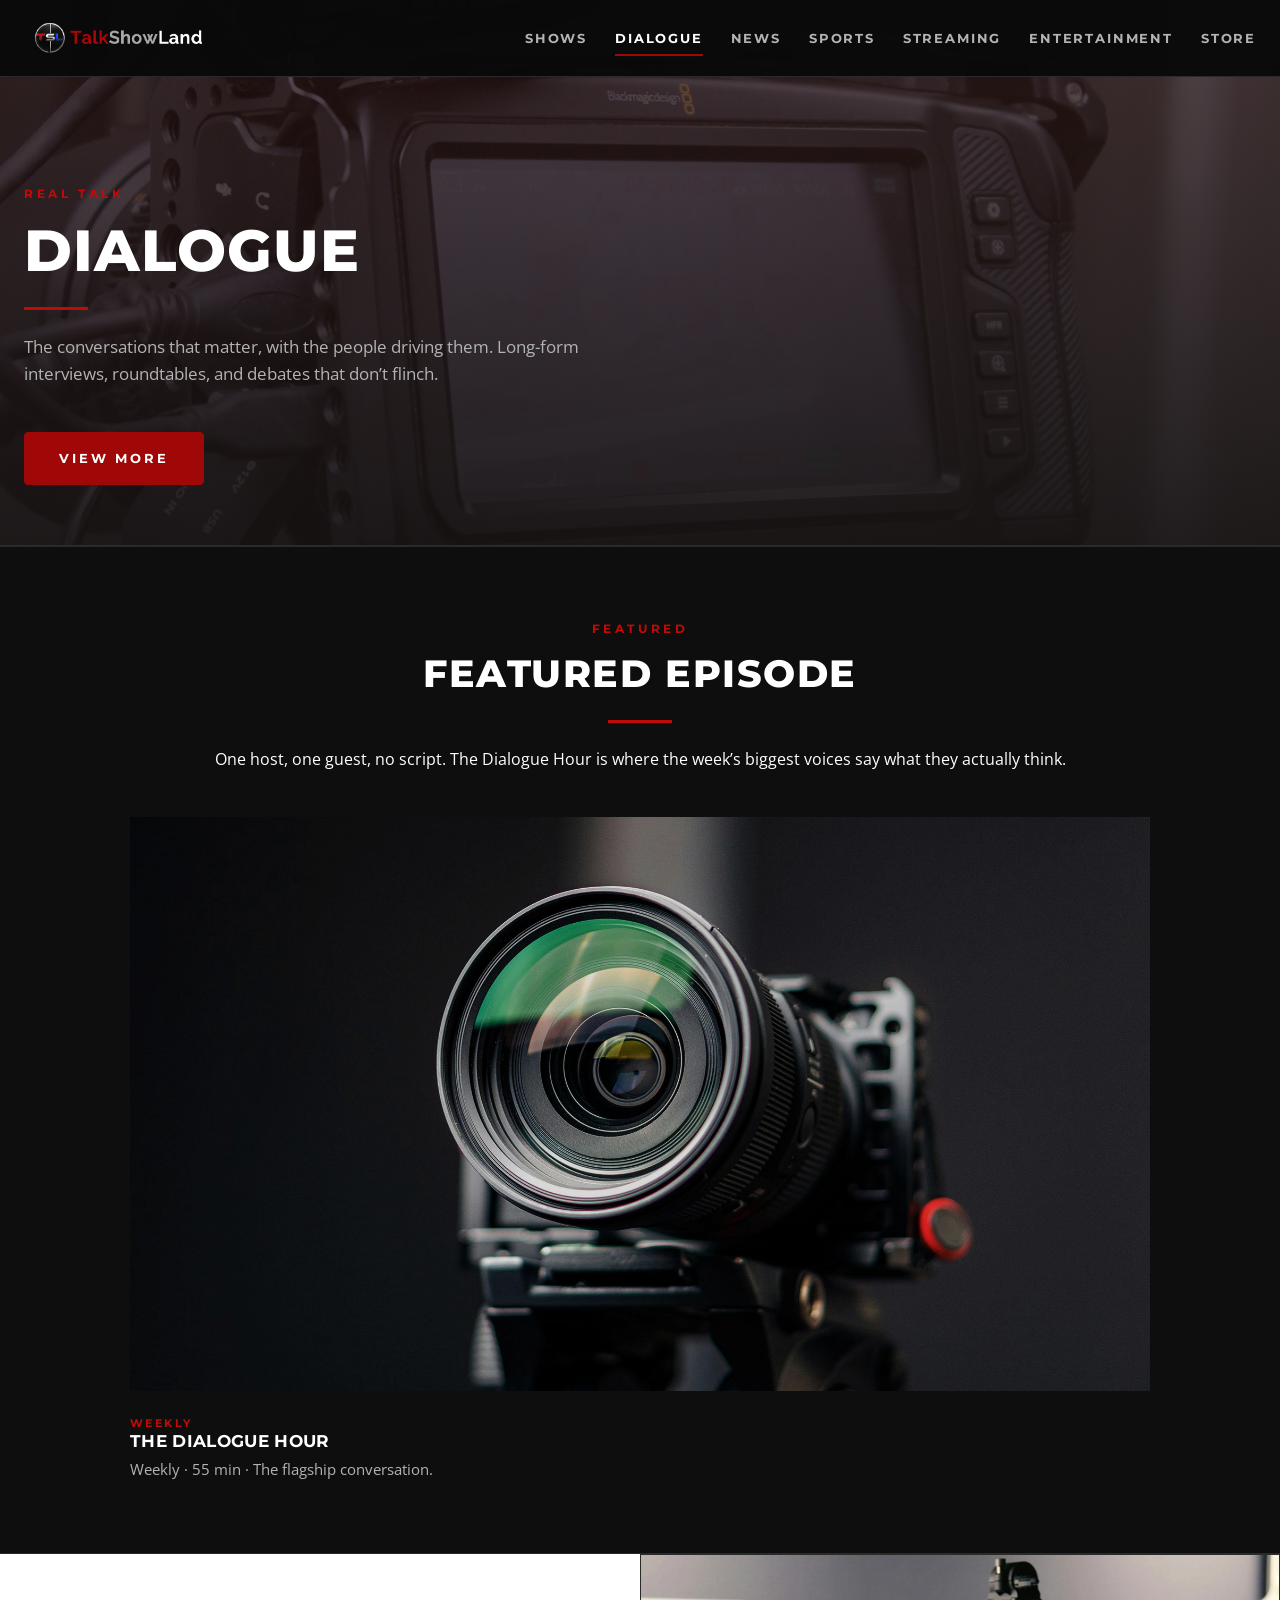
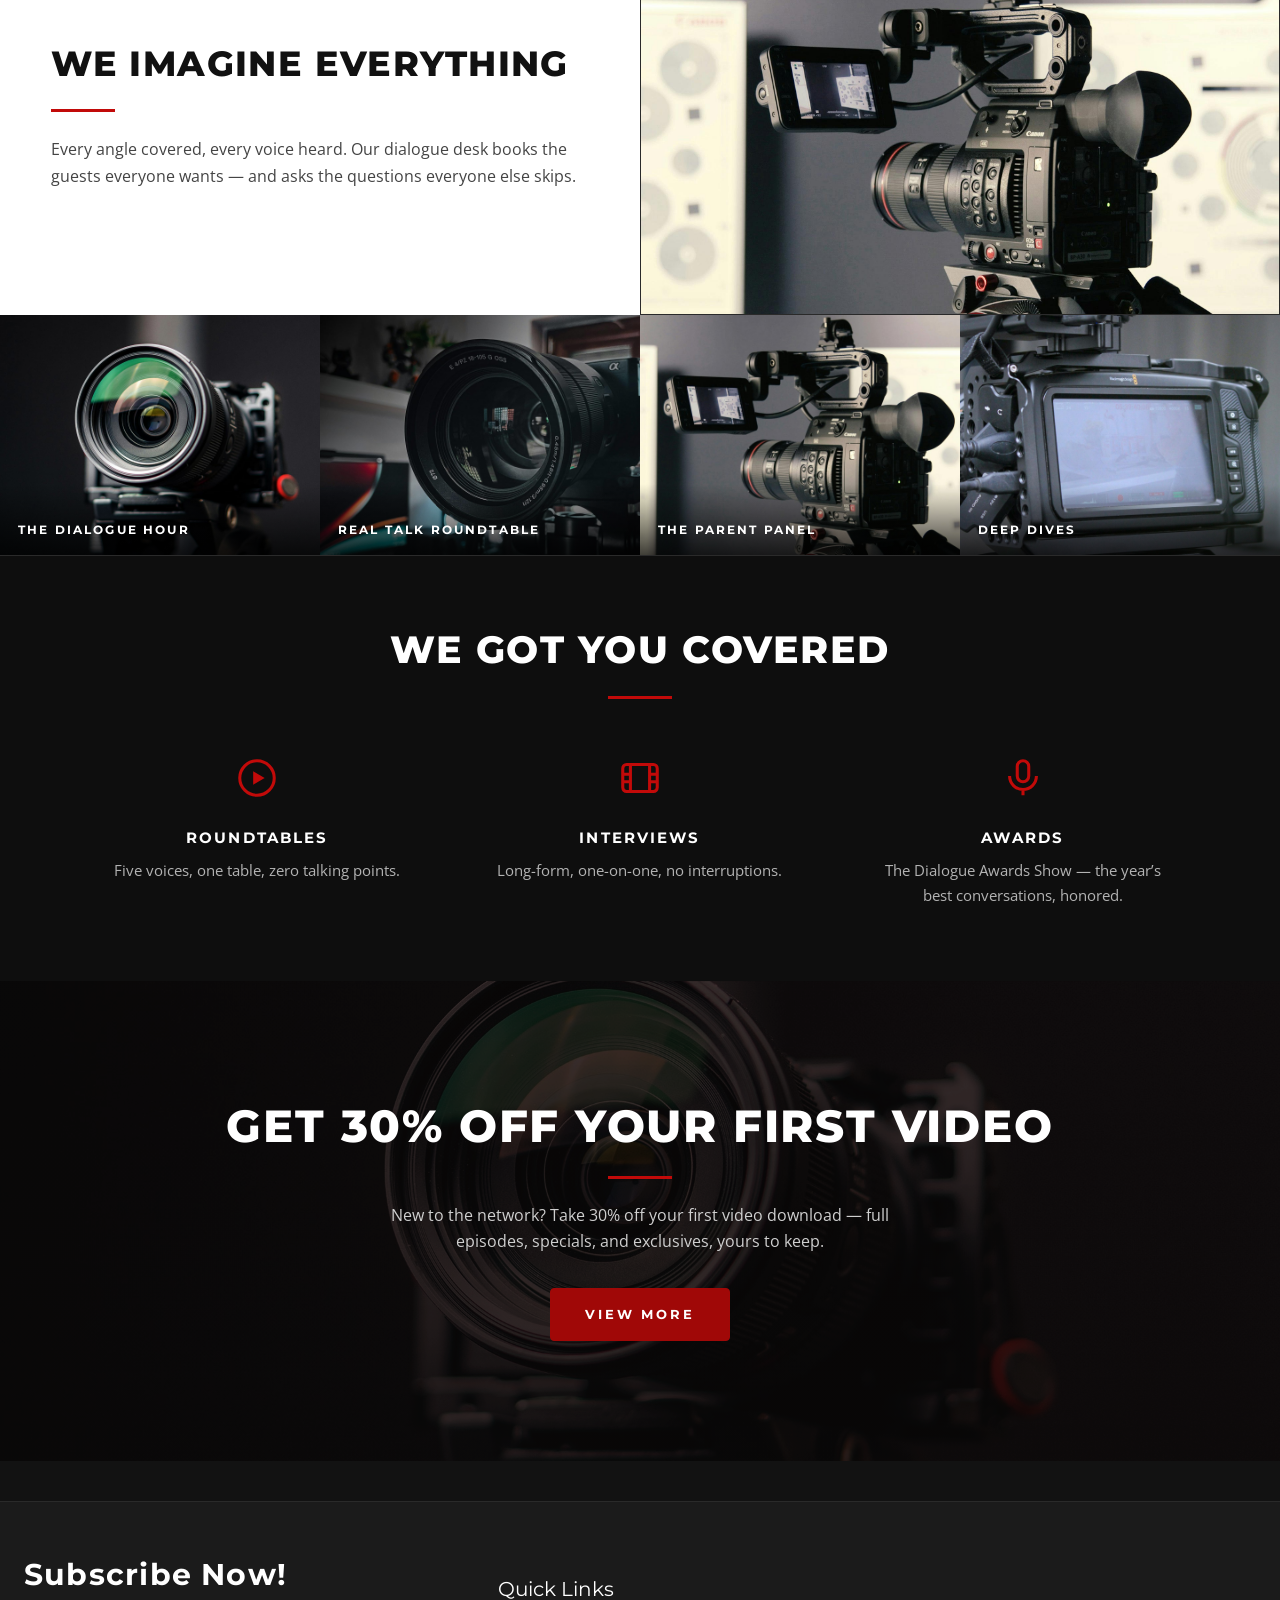
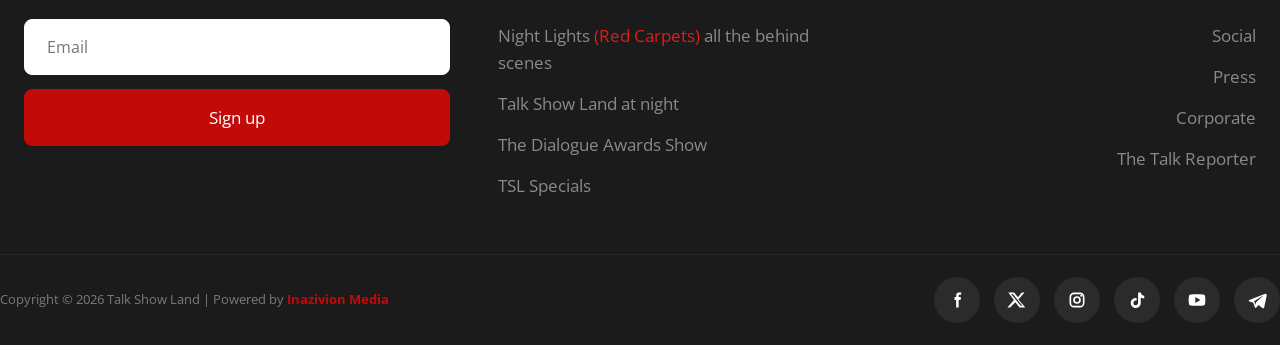
==== dialogue.html @ cb14966a "v3: dialogue.html (video player hero bottom padding)" ====
<!DOCTYPE html>
<html lang="en">
<head>
<meta charset="utf-8">
<meta name="viewport" content="width=device-width, initial-scale=1">
<title>Dialogue | Talk Show Land</title>
<meta name="description" content="Long-form conversations on Talk Show Land — The Dialogue Hour, Real Talk Roundtable, and the annual Dialogue Awards Show.">
<meta property="og:type" content="website">
<meta property="og:site_name" content="Talk Show Land">
<meta property="og:title" content="Dialogue | Talk Show Land">
<meta property="og:description" content="Long-form conversations with people who have something to say.">
<meta property="og:url" content="https://inavizionmedia.github.io/TalkshowLand-Remake/dialogue.html">
<meta property="og:image" content="https://inavizionmedia.github.io/TalkshowLand-Remake/assets/og-image.jpg?v=20261007d">
<meta property="og:image:width" content="1200">
<meta property="og:image:height" content="630">
<meta name="twitter:card" content="summary_large_image">
<meta name="twitter:title" content="Dialogue | Talk Show Land">
<meta name="twitter:description" content="Long-form conversations with people who have something to say.">
<meta name="twitter:image" content="https://inavizionmedia.github.io/TalkshowLand-Remake/assets/og-image.jpg?v=20261007d">
<link rel="icon" type="image/png" href="assets/logo-icon.png">
<meta name="theme-color" content="#121212">
<link rel="preconnect" href="https://fonts.googleapis.com">
<link rel="preconnect" href="https://fonts.gstatic.com" crossorigin>
<link href="https://fonts.googleapis.com/css2?family=Montserrat:wght@700;800&family=Open+Sans:wght@400;600&display=swap" rel="stylesheet">
<link rel="stylesheet" href="style.css?v=20261007ag">
<link rel="icon" href="assets/logo-icon.png">
</head>
<body>

<header class="site-header solid" id="siteHeader">
  <nav class="nav container" aria-label="Main">
    <a class="brand" href="index.html"><img src="assets/logo-desktop.png" alt="TalkShowLand — Talk Show Land"></a>
    <button class="nav-toggle" aria-label="Menu" aria-expanded="false"><em>Menu</em><span class="bars"><span></span><span></span><span></span></span></button>
    <ul class="nav-links">
      <li class="has-sub"><a href="shows.html">Shows</a><button class="sub-toggle" aria-expanded="false" aria-label="Toggle Shows submenu"><svg viewBox="0 0 24 24" aria-hidden="true"><path d="M6 9l6 6 6-6" fill="none" stroke="currentColor" stroke-width="2" stroke-linecap="round" stroke-linejoin="round"/></svg></button>
        <ul class="sub-menu">
          <li><a href="shows.html#f=daytime">Daytime</a></li>
          <li><a href="shows.html#f=dialogue">Dialogue</a></li>
          <li><a href="shows.html#f=featured">Featured</a></li>
          <li><a href="shows.html#f=food">Food</a></li>
          <li><a href="shows.html#f=gameshows">Game Shows</a></li>
          <li><a href="shows.html#f=news">News</a></li>
          <li><a href="shows.html#f=parenthood">Parenthood</a></li>
        </ul>
      </li>
      <li><a href="dialogue.html">Dialogue</a></li>
      <li><a href="news.html">News</a></li>
      <li><a href="sports.html">Sports</a></li>
      <li class="has-sub"><a href="streaming.html">Streaming</a><button class="sub-toggle" aria-expanded="false" aria-label="Toggle Streaming submenu"><svg viewBox="0 0 24 24" aria-hidden="true"><path d="M6 9l6 6 6-6" fill="none" stroke="currentColor" stroke-width="2" stroke-linecap="round" stroke-linejoin="round"/></svg></button><ul class="sub-menu"><li><a href="video-player.html">Video Player</a></li></ul></li>
      <li><a href="entertainment.html">Entertainment</a></li>
      <li><a href="store.html">Store</a></li>
    </ul>
  </nav>
</header>

<main>
<div class="page-head" style="--ph:url('assets/thumb-4.jpg')"><div class="container">
  <p class="kicker">Real talk</p>
  <h1>Dialogue</h1>
  <hr class="rule">
  <p>The conversations that matter, with the people driving them. Long-form interviews, roundtables, and debates that don&rsquo;t flinch.</p>
  <p><a class="btn btn-red" href="shows.html">View More</a></p>
</div></div>

<section class="section feat-ep" aria-label="Featured episode">
  <div class="container">
    <p class="kicker">Featured</p>
    <h2>Featured Episode</h2>
    <hr class="rule center">
    <p>One host, one guest, no script. The Dialogue Hour is where the week&rsquo;s biggest voices say what they actually think.</p>
    <div class="feat-player">
      <div class="thumb"><img src="assets/thumb-2.jpg" alt="The Dialogue Hour"><span class="play"><svg viewBox="0 0 24 24" aria-hidden="true"><path d="M8 5v14l11-7z"/></svg></span></div>
    </div>
    <div class="feat-meta">
      <div><p class="tag">Weekly</p><h3>The Dialogue Hour</h3><p>Weekly &middot; 55 min &middot; The flagship conversation.</p></div>
    </div>
  </div>
</section>

<section class="split-white" aria-label="About Dialogue">
  <div class="split">
    <div>
      <h2>We Imagine Everything</h2>
      <hr class="rule">
      <p>Every angle covered, every voice heard. Our dialogue desk books the guests everyone wants &mdash; and asks the questions everyone else skips.</p>
    </div>
    <img src="assets/thumb-10.jpg" alt="Dialogue in the field">
  </div>
</section>

<section class="gal4" aria-label="Dialogue gallery">
    <figure><img src="assets/thumb-2.jpg" alt="The Dialogue Hour"><figcaption>The Dialogue Hour</figcaption></figure>
    <figure><img src="assets/thumb-7.jpg" alt="Real Talk Roundtable"><figcaption>Real Talk Roundtable</figcaption></figure>
    <figure><img src="assets/thumb-10.jpg" alt="The Parent Panel"><figcaption>The Parent Panel</figcaption></figure>
    <figure><img src="assets/thumb-4.jpg" alt="Deep Dives"><figcaption>Deep Dives</figcaption></figure>
</section>

<section class="section covered" aria-label="Coverage">
  <div class="container">
    <h2>We Got You Covered</h2>
    <hr class="rule center">
    <div class="covered-grid">
      <div class="covered-item"><svg viewBox="0 0 24 24" aria-hidden="true"><circle cx="12" cy="12" r="9"/><path d="M10 8.5v7l6-3.5z" fill="currentColor" stroke="none"/></svg><h3>Roundtables</h3><p>Five voices, one table, zero talking points.</p></div>
      <div class="covered-item"><svg viewBox="0 0 24 24" aria-hidden="true"><rect x="3" y="5" width="18" height="14" rx="2"/><path d="M7 5v14M17 5v14M3 10h4M3 14h4M17 10h4M17 14h4"/></svg><h3>Interviews</h3><p>Long-form, one-on-one, no interruptions.</p></div>
      <div class="covered-item"><svg viewBox="0 0 24 24" aria-hidden="true"><rect x="9" y="3" width="6" height="11" rx="3"/><path d="M5 11a7 7 0 0 0 14 0M12 18v3"/></svg><h3>Awards</h3><p>The Dialogue Awards Show &mdash; the year&rsquo;s best conversations, honored.</p></div>
    </div>
  </div>
</section>

<section class="cta-band" style="--cta:url('assets/thumb-2.jpg')" aria-label="Special offer">
  <div class="container">
    <h2>Get 30% Off Your First Video</h2>
    <hr class="rule center">
    <p>New to the network? Take 30% off your first video download &mdash; full episodes, specials, and exclusives, yours to keep.</p>
    <p><a class="btn btn-red" href="shows.html">View More</a></p>
  </div>
</section>
</main>

<footer class="site-footer">
  <div class="container f-grid">
    <div class="f-sub" id="newsband">
      <h2>Subscribe Now!</h2>
      <form class="newsform" id="newsForm">
        <input type="email" name="email" placeholder="Email" aria-label="Email address" required>
        <button type="submit">Sign up</button>
      </form>
      <p class="news-ok">Thanks &mdash; you&rsquo;re on the list.</p>
    </div>
    <nav class="f-links" aria-label="Quick links">
      <h4>Quick Links</h4>
      <ul>
        <li><a href="news.html">Night Lights <span>(Red Carpets)</span> all the behind scenes</a></li>
        <li><a href="entertainment.html">Talk Show Land at night</a></li>
        <li><a href="dialogue.html">The Dialogue Awards Show</a></li>
        <li><a href="shows.html">TSL Specials</a></li>
      </ul>
    </nav>
    <nav class="f-links f-links2" aria-label="More links">
      <ul>
        <li><a href="index.html">Social</a></li>
        <li><a href="streaming.html">Press</a></li>
        <li><a href="streaming.html">Corporate</a></li>
        <li><a href="news.html">The Talk Reporter</a></li>
      </ul>
    </nav>
  </div>
  <div class="f-bottom container">
    <p>Copyright &copy; 2026 Talk Show Land | Powered by <a href="https://inavizionmedia.com" target="_blank" rel="noopener">Inazivion Media</a></p>
    <div class="f-social">
      <a href="https://www.facebook.com/talkshowland/" target="_blank" rel="noopener" aria-label="Facebook"><svg viewBox="0 0 24 24" aria-hidden="true"><path d="M14 8.5V7c0-.8.2-1.2 1.3-1.2H17V3h-2.6C11.7 3 11 4.8 11 7v1.5H9V12h2v9h3v-9h2.3l.4-3.5H14z"/></svg></a>
      <a href="https://x.com/talkshowland" target="_blank" rel="noopener" aria-label="X"><svg viewBox="0 0 24 24" aria-hidden="true"><path d="M17.7 3H21l-7.3 8.3L22 21h-6.8l-5.3-6.2L3.8 21H.5l7.8-8.9L1.5 3h7l4.8 5.7 4.4-5.7zm-1.2 16h1.9L7.1 4.9H5L16.5 19z"/></svg></a>
      <a href="https://www.instagram.com/talkshowland/" target="_blank" rel="noopener" aria-label="Instagram"><svg viewBox="0 0 24 24" aria-hidden="true"><g fill="none" stroke="currentColor" stroke-width="2"><rect x="4" y="4" width="16" height="16" rx="4.5"/><circle cx="12" cy="12" r="3.6"/><circle cx="17" cy="7" r="1.2" fill="currentColor" stroke="none"/></g></svg></a>
      <a href="https://www.tiktok.com/@talkshowland" target="_blank" rel="noopener" aria-label="TikTok"><svg viewBox="0 0 24 24" aria-hidden="true"><path d="M16.5 3c.4 2.3 1.9 3.8 4.2 4v3.2c-1.6 0-3-.5-4.2-1.3v6.6c0 3.4-2.6 6-6 6-3.3 0-6-2.6-6-6s2.7-6 6-6c.3 0 .7 0 1 .1v3.3c-.3-.1-.7-.2-1-.2-1.6 0-2.8 1.2-2.8 2.8s1.2 2.8 2.8 2.8c1.5 0 2.8-1.2 2.8-2.9V3h3.2z"/></svg></a>
      <a href="https://www.youtube.com/c/TalkShowLand" target="_blank" rel="noopener" aria-label="YouTube"><svg viewBox="0 0 24 24" aria-hidden="true"><path d="M22 12s0-3.3-.4-4.8c-.2-.9-.9-1.6-1.8-1.8C18.3 5 12 5 12 5s-6.3 0-7.8.4c-.9.2-1.6.9-1.8 1.8C2 8.7 2 12 2 12s0 3.3.4 4.8c.2.9.9 1.6 1.8 1.8 1.5.4 7.8.4 7.8.4s6.3 0 7.8-.4c.9-.2 1.6-.9 1.8-1.8.4-1.5.4-4.8.4-4.8zM10 15.5v-7l6 3.5-6 3.5z"/></svg></a>
      <a href="https://thetalkreporter.com/" target="_blank" rel="noopener" aria-label="The Talk Reporter"><svg viewBox="0 0 24 24" aria-hidden="true"><path d="M21.9 4.6L2.7 12.1c-.8.3-.8 1.4.1 1.6l4.8 1.5 1.8 5.6c.3.8 1.3.9 1.8.2l2.6-2.9 5 3.7c.6.5 1.6.1 1.8-.7l3.1-14.6c.2-1-.9-1.9-1.8-1.9zM8.6 13.6l9.8-6.4c.2-.1.4.1.3.3l-8.1 7.4-.3 3-1.7-4.3z"/></svg></a>
    </div>
  </div>
</footer>

<script src="script.js?v=20261007j"></script>
</body>
</html>
---- style.css ----
/* TalkshowLand-Remake v1 — dark cinematic streaming register */
:root{
  --bg:#121212; --surface:#1a1a1a; --surface2:#1e1e1e; --line:#2a2a2a;
  --text:#ffffff; --muted:#b3b3b3; --faint:#7a7a7a;
  --red:#a00807; --red-bright:#c20a09;
  --font-head:'Montserrat',Arial,sans-serif;
  --font-body:'Open Sans','Mulish',Arial,sans-serif;
  --max:1400px;
}
*{margin:0;padding:0;box-sizing:border-box}
html{scroll-behavior:smooth}
body{background:var(--bg);color:var(--text);font-family:var(--font-body);font-size:16px;line-height:1.6;overflow-x:hidden}
img{display:block;max-width:100%}
a{color:inherit;text-decoration:none}
.container{max-width:var(--max);margin:0 auto;padding:0 24px}
h1,h2,h3,h4{font-family:var(--font-head);text-transform:uppercase;line-height:1.15;letter-spacing:.02em}

/* ---------- header ---------- */
.site-header{position:fixed;top:0;left:0;right:0;z-index:100;transition:background .3s,box-shadow .3s;background:rgba(10,10,10,.9)}
.site-header.scrolled,.site-header.solid{background:rgba(10,10,10,.96);box-shadow:0 1px 0 var(--line)}
.nav{display:flex;align-items:center;justify-content:space-between;height:76px}
.brand img{height:38px;width:auto}
.nav-links{display:flex;gap:28px;list-style:none}
.nav-links a{font-family:var(--font-head);font-size:13px;font-weight:700;letter-spacing:.14em;text-transform:uppercase;color:var(--muted);padding:6px 0;position:relative;transition:color .2s}
.nav-links a:hover,.nav-links a.active{color:#fff}
.nav-links a.active::after{content:"";position:absolute;left:0;right:0;bottom:-4px;height:2px;background:var(--red)}
.nav-toggle{display:none;background:none;border:0;cursor:pointer;padding:10px;align-items:center;gap:12px}
.nav-toggle em{font-style:normal;font-family:var(--font-head);font-size:15px;font-weight:800;letter-spacing:.14em;text-transform:uppercase;color:var(--red)}
.nav-toggle .bars{display:block}
.nav-toggle .bars span{display:block;width:28px;height:2px;background:var(--red-bright);margin:7px 0;transition:.25s}

.sub-toggle{display:none}
.sub-menu{display:none}

/* desktop dropdown for has-sub (shows + streaming) */
@media(min-width:901px){
  .nav-links .has-sub{position:relative}
  .nav-links .has-sub>.sub-menu{display:block;position:absolute;top:100%;left:50%;min-width:210px;margin:0;padding:8px;list-style:none;background:#161616;border:1px solid #2b2b2b;border-radius:8px;opacity:0;visibility:hidden;transform:translate(-50%,10px);transition:opacity .22s,transform .22s,visibility .22s;z-index:120;max-height:none;overflow:visible}
  .nav-links .has-sub:hover>.sub-menu,.nav-links .has-sub:focus-within>.sub-menu{opacity:1;visibility:visible;transform:translate(-50%,0)}
  .nav-links .has-sub>.sub-menu li::after{display:none}
  .nav-links .has-sub>.sub-menu a{display:block;padding:11px 18px;font-size:12px;white-space:nowrap;border-radius:5px}
  .nav-links .has-sub>.sub-menu a::after{display:none}
  .nav-links .has-sub>.sub-menu a:hover{color:#fff;background:#222}
}

/* ---------- hero ---------- */
.hero{position:relative;height:100svh;min-height:620px;max-height:980px;overflow:hidden;background:#000}
.hero-slide{position:absolute;inset:0;opacity:0;transition:opacity .9s ease;pointer-events:none}
.hero-slide.active{opacity:1;pointer-events:auto}
.hero-content .hl{color:var(--red-bright)}
.hero-slide .bg{position:absolute;inset:0;background-size:cover;background-position:center}
.hero-slide .tint{position:absolute;inset:0;background:#a00807;mix-blend-mode:multiply;opacity:.5}
.hero-slide .shade{position:absolute;inset:0;background:linear-gradient(100deg,rgba(0,0,0,.72) 0%,rgba(0,0,0,.25) 55%,rgba(0,0,0,.55) 100%),linear-gradient(0deg,rgba(18,18,18,.95) 0%,transparent 30%)}
.hero-content{position:relative;z-index:2;height:100%;display:flex;flex-direction:column;justify-content:center;align-items:center;text-align:center;max-width:900px;margin:0 auto;padding:0 24px}
.hero-kicker{font-family:var(--font-head);font-size:13px;font-weight:700;letter-spacing:.3em;text-transform:uppercase;color:var(--red-bright);margin-bottom:18px}
.hero-content h1{font-size:clamp(2.6rem,7vw,5.2rem);font-weight:600;max-width:14ch}
.hero-content p{color:var(--muted);font-size:clamp(1rem,1.6vw,1.2rem);max-width:52ch;margin:20px 0 30px}
.btn{display:inline-block;font-family:var(--font-head);font-size:13px;font-weight:700;letter-spacing:.22em;text-transform:uppercase;border:1px solid rgba(255,255,255,.28);border-radius:4px;color:#fff;padding:15px 34px;background:rgba(10,10,10,.95);cursor:pointer;transition:.25s}
.btn:hover{background:var(--red);border-color:var(--red)}
.btn-red{background:var(--red);border-color:var(--red)}
.btn-red:hover{background:var(--red-bright)}
.hero-dots{position:absolute;z-index:3;bottom:34px;left:50%;transform:translateX(-50%);display:flex;gap:10px}
.hero-dots button{width:34px;height:4px;border:0;background:rgba(255,255,255,.28);cursor:pointer;padding:0}
.hero-dots button.active{background:var(--red)}
.hero-arrow{position:absolute;z-index:3;top:50%;transform:translateY(-50%);background:none;border:0;color:var(--red);font-size:44px;line-height:1;cursor:pointer;transition:.25s;padding:10px}
.hero-arrow:hover{color:#fff}
.hero-arrow.prev{left:14px}.hero-arrow.next{right:14px}

/* ---------- sections / rails ---------- */
.section{padding-top:72px;padding-bottom:72px}
.sec-head{display:flex;align-items:baseline;justify-content:space-between;margin-bottom:26px;gap:16px}
.sec-head h2{font-size:clamp(1.4rem,2.6vw,2rem);font-weight:800}
.sec-head h2{text-transform:none;letter-spacing:0}
.sec-head .more{font-family:var(--font-head);font-size:12px;font-weight:700;letter-spacing:.2em;text-transform:uppercase;color:var(--faint)}
.sec-head .more:hover{color:#fff}
.rail{position:relative}
.swiper{overflow:hidden}
.swiper-wrapper{display:flex}
.swiper-slide{flex-shrink:0}
.rail-btn{position:absolute;top:36%;transform:translateY(-50%);z-index:5;width:54px;height:54px;border:0;background:#000;color:var(--red-bright);cursor:pointer;transition:.2s;display:flex;align-items:center;justify-content:center}
.rail-btn svg{width:26px;height:26px}
.rail-btn:hover{background:#1a1a1a}
.rail-btn.prev{left:0}.rail-btn.next{right:0}
/* on very wide desktops the arrows sit outside the thumbnails, in the page margins — like the live site */
@media(min-width:1880px){
  .rail-btn.prev{left:-75px}
  .rail-btn.next{right:-75px}
}

/* ---------- cards ---------- */
.card{background:var(--surface);border:1px solid var(--line);overflow:hidden;transition:transform .25s,border-color .25s}
.card:hover{transform:translateY(-4px);border-color:#3a3a3a}
.card .thumb{position:relative;overflow:hidden;aspect-ratio:16/9;background:#000}
.card .thumb img{width:100%;height:100%;object-fit:cover;transition:transform .4s}
.card:hover .thumb img{transform:scale(1.05)}
.card .play{position:absolute;inset:0;display:flex;align-items:center;justify-content:center;background:rgba(0,0,0,.18);transition:.25s}
.card:hover .play{background:rgba(0,0,0,.35)}
.card .play svg{width:56px;height:56px;border-radius:50%;background:var(--red);fill:#fff;padding:14px;box-shadow:0 4px 18px rgba(0,0,0,.5);transition:.25s}
.card:hover .play svg{transform:scale(1.08)}
/* play buttons hidden per Jon 2026-10-07 — spans stay in the DOM as the lightbox hook */
.card .play,.feat-player .thumb .play{display:none}
.card .thumb::after{content:"";position:absolute;inset:0;background:rgba(0,0,0,.18);transition:background .25s;pointer-events:none}
.card:hover .thumb::after{background:rgba(0,0,0,.35)}
.feat-player .thumb::after{content:"";position:absolute;inset:0;background:rgba(0,0,0,.15);transition:background .2s;pointer-events:none}
.feat-player .thumb:hover::after{background:rgba(0,0,0,.32)}
.card-body{padding:14px 16px 18px}
.card-tag{font-family:var(--font-head);font-size:10px;font-weight:700;letter-spacing:.22em;text-transform:uppercase;color:var(--red-bright)}
.card-body h3{font-size:.95rem;font-weight:700;margin:8px 0 4px;text-transform:none;letter-spacing:0}
.card-meta{font-size:.78rem;color:var(--faint)}
/* rails mirror the live site: borderless image, title + date on the background */
.rail .card{background:none;border:0;overflow:visible}
.rail .card:hover{transform:none}
.rail .card-tag{display:none}
.rail .card-body{padding:20px 4px 0}
.rail .card-body h3{font-size:1.05rem;font-weight:600;margin:0 0 6px}
.rail .card-meta{font-size:.95rem}
.card.poster .thumb{aspect-ratio:3/4}
.card.small .thumb{aspect-ratio:16/9}

/* ---------- filter dropdown ---------- */
.filter-select{position:relative;max-width:340px;margin:8px 0 34px;z-index:20}
.filter-current{width:100%;display:flex;align-items:center;gap:12px;background:#161616;border:1px solid #3a3a3a;color:#fff;padding:14px 18px;cursor:pointer;font-family:var(--font-head);transition:border-color .2s}
.filter-current:hover{border-color:#666}
.filter-select.open .filter-current{border-color:var(--red)}
.filter-label{font-size:11px;font-weight:700;letter-spacing:.22em;text-transform:uppercase;color:var(--muted)}
.filter-value{font-size:13px;font-weight:800;letter-spacing:.14em;text-transform:uppercase;color:#fff;margin-right:auto}
.filter-chev{width:18px;height:18px;color:var(--red);transition:transform .25s}
.filter-select.open .filter-chev{transform:rotate(180deg)}
.filter-menu{position:absolute;top:calc(100% + 6px);left:0;right:0;list-style:none;margin:0;padding:6px;background:#161616;border:1px solid #3a3a3a;box-shadow:0 18px 40px rgba(0,0,0,.6);max-height:320px;overflow:auto;scrollbar-width:thin;scrollbar-color:#3a3a3a #161616}
.filter-menu::-webkit-scrollbar{width:8px}
.filter-menu::-webkit-scrollbar-track{background:#161616}
.filter-menu::-webkit-scrollbar-thumb{background:#3a3a3a;border-radius:4px}
.filter-menu::-webkit-scrollbar-thumb:hover{background:#4a4a4a}
.filter-menu[hidden]{display:none}
.filter-menu li{font-family:var(--font-head);font-size:12px;font-weight:700;letter-spacing:.16em;text-transform:uppercase;color:var(--muted);padding:12px 18px 12px 16px;cursor:pointer;border-left:2px solid transparent;transition:.15s}
.filter-menu li:hover{color:#fff;background:#1f1f1f}
.filter-menu li.active{color:#fff;border-left-color:var(--red);background:#1f1f1f}
.filter-grid .swiper-slide{transition:opacity .15s}
#filterRail{margin-top:6px}
.filter-grid.fading .swiper-slide{opacity:0}


/* ---------- newsletter ---------- */
/* ---------- footer (matches live site) ---------- */
.site-footer{background:#1b1b1b;border-top:1px solid var(--line);padding:56px 0 0;margin-top:40px;text-align:center}
.f-sub{padding-bottom:44px}
.f-sub h2{font-family:var(--font-head);font-weight:700;font-size:clamp(1.5rem,2.8vw,1.9rem);letter-spacing:.04em;color:#fff;margin-bottom:26px;text-transform:none}
.newsform{display:flex;flex-direction:column;gap:14px;max-width:560px;margin:0 auto}
.newsform button{width:100%}
.newsform input{flex:1;background:#fff;border:1px solid #fff;border-radius:8px;color:#222;padding:16px 22px;font-size:16px;font-family:var(--font-body)}
.newsform input:focus{outline:none;border-color:var(--red)}
.newsform button{-webkit-appearance:none;appearance:none;background:var(--red-bright);border:1px solid var(--red-bright);border-radius:8px;color:#fff;font-family:var(--font-body);font-size:17px;padding:16px 34px;cursor:pointer;transition:.2s}
.newsform button:hover{background:var(--red-bright)}
.news-ok{display:none;color:#fff;font-weight:600;margin-top:8px}
#newsband.done .newsform{display:none}
#newsband.done .news-ok{display:block}
.f-links{padding:20px 0 40px}
.f-links h4{font-size:1.25rem;font-weight:400;color:#fff;margin-bottom:22px;letter-spacing:0;text-transform:none}
.f-links ul{list-style:none}
.f-links ul li{margin-bottom:14px}
.f-links ul a{color:#8a8a8a;font-size:1.05rem}
.f-links ul a:hover{color:#fff}
.f-links ul a span{color:#e01b1b}
.f-links ul a.on{color:#fff}
.f-links2{padding-top:0}
.f-bottom{border-top:1px solid var(--line);padding:22px 0;display:flex;justify-content:center;align-items:center;gap:20px;flex-wrap:wrap;text-align:center}
.f-bottom p{color:var(--faint);font-size:.82rem;flex:1 1 100%}
.f-bottom p a{color:var(--red-bright);font-weight:700}
.f-bottom p a:hover{color:#fff}
.f-bottom .f-social{padding:0;margin:0;justify-content:center}

.f-social{display:flex;justify-content:center;gap:14px;padding:8px 0 40px}
.f-social a{width:46px;height:46px;border-radius:50%;background:#2b2b2b;display:flex;align-items:center;justify-content:center;color:#fff;transition:.2s}
.f-social a:hover{background:var(--red-bright)}
.f-social svg{width:20px;height:20px;fill:currentColor}

/* ---------- subpages ---------- */
.page-head{position:relative;overflow:hidden;padding:170px 0 60px;border-bottom:1px solid var(--line)}
.page-head::before{content:"";position:absolute;inset:-36px;background-image:var(--ph);background-size:cover;background-position:center;filter:blur(26px) brightness(.5)}
.page-head::after{content:"";position:absolute;inset:0;background-image:linear-gradient(180deg,rgba(18,18,18,.62) 0%,rgba(18,18,18,.9) 100%),linear-gradient(180deg,rgba(160,8,7,.3),rgba(160,8,7,.3)),var(--ph);background-size:cover,cover,auto 138%;background-position:center,center,center;background-repeat:no-repeat;pointer-events:none}
.page-head .container{position:relative;z-index:2}
.page-head .kicker{font-family:var(--font-head);font-size:12px;font-weight:700;letter-spacing:.3em;text-transform:uppercase;color:var(--red-bright);margin-bottom:14px}
.page-head h1{font-size:clamp(2.2rem,5vw,3.6rem);font-weight:800}
.page-head p{color:var(--muted);max-width:62ch;margin-top:14px;font-size:1.05rem}
.prose h2{font-size:1.35rem;font-weight:800;margin-bottom:14px}
.prose p{color:var(--muted);margin-bottom:14px;max-width:70ch}
.split{display:grid;grid-template-columns:1fr 1fr;gap:48px;align-items:center}
.split img{border:1px solid var(--line)}
.steps{display:grid;grid-template-columns:repeat(3,1fr);gap:22px}
.step{background:var(--surface);border:1px solid var(--line);padding:28px}
.step .n{font-family:var(--font-head);font-size:2rem;font-weight:800;color:var(--red)}
.step h3{font-size:1rem;margin:12px 0 8px}
.step p{color:var(--muted);font-size:.92rem}
.showlist{display:grid;gap:0;border-top:1px solid var(--line)}
.showrow{display:grid;grid-template-columns:200px 1fr auto;gap:24px;align-items:center;padding:20px 0;border-bottom:1px solid var(--line)}
.showrow img{aspect-ratio:16/10;object-fit:cover;width:200px}
.showrow h3{font-size:1.05rem;text-transform:none;letter-spacing:0}
.showrow .meta{font-size:.82rem;color:var(--faint);margin-top:6px}
.platgrid{display:grid;grid-template-columns:repeat(auto-fill,minmax(160px,1fr));gap:16px}
.plat{background:var(--surface);border:1px solid var(--line);padding:30px 18px;text-align:center;font-family:var(--font-head);font-weight:700;letter-spacing:.1em;text-transform:uppercase;font-size:.85rem}
/* ---------- streaming video hero ---------- */
.vidhero{position:relative;min-height:100svh;display:flex;align-items:center;overflow:hidden;background:#000}
.vidhero-bg{position:absolute;inset:0;width:100%;height:100%;object-fit:cover}
.vidhero-tint{position:absolute;inset:0;background:#a00807;mix-blend-mode:multiply;opacity:.42;pointer-events:none}
.vidhero-shade{position:absolute;inset:0;background:linear-gradient(180deg,rgba(18,18,18,.55) 0%,rgba(18,18,18,.25) 50%,rgba(18,18,18,.94) 100%);pointer-events:none}
.vidhero-content{position:relative;z-index:2;text-align:center;max-width:820px;padding:120px 24px 80px}
.vidhero-content .kicker{font-family:var(--font-head);font-size:12px;font-weight:700;letter-spacing:.3em;text-transform:uppercase;color:var(--red-bright);margin-bottom:16px}
.vidhero-content h1{font-size:clamp(2.8rem,8vw,5.5rem);font-weight:800;text-transform:uppercase}
.vidhero-content p{color:#cfcfcf;max-width:56ch;margin:18px auto 0}
.vidhero-content .btn{margin-top:30px}
.card.feat .thumb{aspect-ratio:16/9}
.feat-more{text-align:center;margin:26px 0 0}
.feat-more a{font-family:var(--font-head);font-size:12px;font-weight:700;letter-spacing:.18em;text-transform:uppercase;color:var(--muted)}
.feat-more a:hover{color:var(--red-bright)}
.card.latest .thumb{aspect-ratio:16/9}
.ep-tag{position:absolute;top:14px;left:14px;background:rgba(0,0,0,.65);border:1px solid rgba(255,255,255,.25);color:#fff;font-family:var(--font-head);font-size:11px;font-weight:700;letter-spacing:.16em;padding:7px 12px}
.prodgrid{display:grid;grid-template-columns:repeat(auto-fill,minmax(230px,1fr));gap:22px}
.product{background:var(--surface);border:1px solid var(--line);overflow:hidden}
.product img{aspect-ratio:1/1;object-fit:cover;width:100%}
.product .pb{padding:16px 18px 20px}
.product h3{font-size:.95rem;text-transform:none;letter-spacing:0}
.product .price{color:var(--red-bright);font-family:var(--font-head);font-weight:800;margin-top:6px}
.faq{max-width:760px}
.faq details{background:var(--surface);border:1px solid var(--line);margin-bottom:12px;padding:18px 22px}
.faq summary{font-family:var(--font-head);font-weight:700;cursor:pointer;text-transform:uppercase;font-size:.9rem;letter-spacing:.06em}
.faq p{color:var(--muted);margin-top:10px;font-size:.94rem}

/* ---------- responsive ---------- */
@media(min-width:1024px){
  .hero-content{align-items:flex-start;text-align:left;max-width:1730px;justify-content:flex-end;padding:0 24px 9vh}
  .hero-content h1{max-width:18ch}
  .hero-dots{left:auto;right:clamp(48px,10vw,220px);transform:none}
  .page-head .container{max-width:1730px}
  .section.wide{max-width:1730px}
  .f-grid{display:grid;grid-template-columns:1.2fr 1fr 1fr;gap:48px;text-align:left;align-items:start}
  .f-sub{margin:0}
  .newsform{margin-left:0;margin-right:0}
  .f-links{margin-top:0}
  .f-links2{padding-top:65px;text-align:right}
  .f-bottom{text-align:left;justify-content:space-between;flex-wrap:nowrap}
  .f-bottom p{flex:1 1 auto;min-width:0}
  .f-bottom .f-social{justify-content:flex-end;flex:none}
  .f-social{justify-content:flex-start;padding-left:24px;padding-right:24px}
}
@media(max-width:1023px){
  .site-header{overflow:visible}
  .nav{position:relative}
  .nav-links{position:absolute;top:calc(100% + 1px);left:0;right:0;background:linear-gradient(180deg,#1b1b1b 0%,#0c0c0c 100%);flex-direction:column;gap:0;max-height:0;overflow:hidden;padding:0 28px;transition:max-height .4s ease;border-bottom:1px solid transparent}
  .nav-links.open{max-height:calc(100dvh - 76px);overflow-y:auto;padding:12px 28px 20px;border-bottom-color:var(--line)}
  .nav-links>li{position:relative}
  .nav-links>li::after{content:"";position:absolute;left:0;right:0;bottom:0;height:1px;background:linear-gradient(90deg,rgba(200,14,12,.55),rgba(200,14,12,.04));pointer-events:none}
  .nav-links>li:last-child::after{display:none}
  .nav-links a{display:block;padding:15px 0;font-size:15px;color:#fff;border-bottom:0}
  .nav-links a:last-child{border-bottom:0}
  .nav-links a.active::after{display:none}
  .nav-links a.active{color:var(--red-bright)}
  /* staggered entrance */
  .nav-links.open>li{animation:mIn .38s cubic-bezier(.2,.7,.3,1) both}
  .nav-links.open>li:nth-child(1){animation-delay:.03s}
  .nav-links.open>li:nth-child(2){animation-delay:.07s}
  .nav-links.open>li:nth-child(3){animation-delay:.11s}
  .nav-links.open>li:nth-child(4){animation-delay:.15s}
  .nav-links.open>li:nth-child(5){animation-delay:.19s}
  .nav-links.open>li:nth-child(6){animation-delay:.23s}
  .nav-links.open>li:nth-child(7){animation-delay:.27s}
  @keyframes mIn{from{opacity:0;transform:translateY(-10px)}to{opacity:1;transform:none}}
  /* submenu */
  .sub-toggle{display:inline-flex}
  .sub-menu{display:block}
  .has-sub{position:relative}
  .sub-toggle{display:inline-flex;align-items:center;justify-content:center;width:44px;height:44px;background:none;border:0;color:var(--muted);cursor:pointer;position:absolute;right:0;top:6px}
  .sub-toggle svg{width:18px;height:18px;transition:transform .3s}
  .has-sub.open .sub-toggle{color:var(--red-bright)}
  .has-sub.open .sub-toggle svg{transform:rotate(180deg)}
  .sub-menu{list-style:none;max-height:0;overflow:hidden;transition:max-height .35s ease}
  .has-sub.open .sub-menu{max-height:320px}
  .sub-menu a{font-size:13px;color:var(--muted);padding:11px 0 11px 18px;letter-spacing:.12em}
  .sub-menu a:hover{color:#fff}
  .sub-menu li::after{display:none}
  .site-header:has(.nav-links.open){background:#1b1b1b}
  .nav-toggle{display:flex}
  .nav-toggle.open .bars span:nth-child(1){transform:translateY(9px) rotate(45deg)}
  .nav-toggle.open .bars span:nth-child(2){opacity:0}
  .nav-toggle.open .bars span:nth-child(3){transform:translateY(-9px) rotate(-45deg)}
  .split{grid-template-columns:1fr}
  .steps{grid-template-columns:1fr}
  .hero-arrow{display:block;font-size:30px;padding:8px}
  .hero-arrow.prev{left:2px}
  .hero-arrow.next{right:2px}
  .showrow{grid-template-columns:1fr;gap:12px}
  .showrow img{width:100%}
}
@media(max-width:560px){
  .newsform{flex-direction:column;gap:12px}
  .rail-btn{width:46px;height:46px}
  .rail-btn.prev{left:0}.rail-btn.next{right:0}
}
@media(prefers-reduced-motion:reduce){
  .hero-slide{transition:none}
  *{scroll-behavior:auto!important}
}

/* ---------- video lightbox ---------- */
.vlb{position:fixed;inset:0;z-index:300;background:rgba(4,4,4,.94);display:flex;align-items:center;justify-content:center;padding:24px;opacity:0;pointer-events:none;transition:opacity .25s ease}
.vlb.open{opacity:1;pointer-events:auto}
.vlb-box{position:relative;width:min(960px,100%);background:#000;box-shadow:0 30px 80px rgba(0,0,0,.7);transform:scale(.97);transition:transform .25s ease}
.vlb.open .vlb-box{transform:scale(1)}
.vlb-box video{width:100%;aspect-ratio:16/9;display:block;background:#000}
.vlb-close{position:absolute;top:-46px;right:0;width:40px;height:40px;background:transparent;border:0;cursor:pointer;padding:6px;color:var(--red-bright)}
.vlb-close:hover{color:#fff}
.vlb-close svg{width:100%;height:100%;stroke:currentColor;stroke-width:2.5}
.card .thumb{cursor:pointer}

/* ---------- live section kit (entertainment template) ---------- */
.rule{width:64px;height:3px;background:var(--red-bright);border:0;margin:24px 0;padding:0}
.rule.center{margin-left:auto;margin-right:auto}
.page-head .btn-red{margin-top:30px}
.page-head h1{letter-spacing:.02em}

/* featured episode */
.feat-ep{background:#0e0e0e;border-top:1px solid var(--line);border-bottom:1px solid var(--line);text-align:center}
.feat-ep .kicker{font-family:var(--font-head);font-size:12px;font-weight:700;letter-spacing:.3em;text-transform:uppercase;color:var(--red-bright);margin-bottom:14px}
.feat-ep h2{font-size:clamp(1.6rem,3.4vw,2.4rem);font-weight:800;letter-spacing:.04em}
.feat-ep>p{color:var(--muted);max-width:64ch;margin:0 auto}
.feat-player{position:relative;max-width:1020px;margin:44px auto 0}
.feat-player .thumb{position:relative;overflow:hidden;cursor:pointer}
.feat-player .thumb img{width:100%;aspect-ratio:16/9;object-fit:cover;display:block}
.feat-player .thumb .play{position:absolute;top:50%;left:50%;transform:translate(-50%,-50%);width:76px;height:76px;border-radius:50%;background:rgba(10,10,10,.55);display:flex;align-items:center;justify-content:center;transition:.2s}
.feat-player .thumb:hover .play{background:var(--red)}
.feat-player .thumb .play svg{width:30px;height:30px;fill:#fff;margin-left:4px}
.feat-player .thumb .play{display:none}
.feat-meta{display:flex;justify-content:space-between;align-items:center;max-width:1020px;margin:18px auto 0;text-align:left}
.feat-meta h3{font-size:1.05rem}
.feat-meta p{color:var(--muted);font-size:.92rem;margin-top:6px}
.feat-meta .tag{font-family:var(--font-head);font-size:11px;font-weight:700;letter-spacing:.22em;text-transform:uppercase;color:var(--red-bright)}

/* white imagine split */
.split-white{background:#fff;color:#161616}
.split-white .split{display:grid;grid-template-columns:1fr 1fr;gap:0;align-items:stretch}
.split-white .split>div{padding:90px 8%}
.split-white h2{font-size:clamp(1.6rem,3vw,2.2rem);font-weight:800;letter-spacing:.04em;color:#111}
.split-white p{color:#444;margin-top:18px;line-height:1.7}
.split-white img{width:100%;height:100%;object-fit:cover;display:block;min-height:320px}

/* 4-up gallery, edge to edge */
.gal4{display:grid;grid-template-columns:repeat(4,1fr)}
.gal4 figure{margin:0;position:relative;overflow:hidden}
.gal4 img{width:100%;aspect-ratio:4/3;object-fit:cover;display:block;transition:transform .5s ease}
.gal4 figure:hover img{transform:scale(1.04)}
.gal4 figcaption{position:absolute;left:0;right:0;bottom:0;padding:36px 18px 16px;font-family:var(--font-head);font-size:12px;font-weight:700;letter-spacing:.18em;text-transform:uppercase;color:#fff;background:linear-gradient(0deg,rgba(0,0,0,.75),transparent)}

/* we got you covered */
.covered{background:#0e0e0e;border-top:1px solid var(--line);text-align:center}
.covered h2{font-size:clamp(1.6rem,3.4vw,2.4rem);font-weight:800;letter-spacing:.04em}
.covered-grid{display:grid;grid-template-columns:repeat(3,1fr);gap:48px;max-width:1100px;margin:56px auto 0}
.covered-item svg{width:46px;height:46px;stroke:var(--red-bright);fill:none;stroke-width:1.6;color:var(--red-bright)}
.covered-item h3{font-size:.95rem;letter-spacing:.14em;margin:20px 0 12px}
.covered-item p{color:var(--muted);font-size:.93rem;line-height:1.7;max-width:34ch;margin:0 auto}

/* cta band */
.cta-band{position:relative;overflow:hidden;text-align:center;padding:120px 24px}
.cta-band::before{content:"";position:absolute;inset:0;background-image:linear-gradient(180deg,rgba(10,10,10,.78),rgba(10,10,10,.86)),var(--cta);background-size:cover;background-position:center}
.cta-band::after{content:"";position:absolute;inset:0;background:#a00807;mix-blend-mode:multiply;opacity:.3;pointer-events:none}
.cta-band .container{position:relative;z-index:2}
.cta-band h2{font-size:clamp(1.8rem,4vw,2.8rem);font-weight:800;letter-spacing:.04em}
.cta-band p{color:#cfcfcf;max-width:60ch;margin:0 auto}
.cta-band .btn-red{margin-top:34px}

@media(max-width:900px){
  .split-white .split{grid-template-columns:1fr}
  .split-white .split>div{padding:56px 24px}
  .gal4{grid-template-columns:repeat(2,1fr)}
  .covered-grid{grid-template-columns:1fr;gap:36px}
}

/* ---------- video player page ---------- */
.vp-hero{background:#0b0b0b;padding:150px 0 0}
.vp-player{width:100%;max-width:1020px;display:block;margin:0 auto;aspect-ratio:16/9;background:#000;border:1px solid #262626;border-radius:8px}
.vp-ribbon{height:64px;background:linear-gradient(180deg,#e02323,rgba(150,14,14,.8));clip-path:polygon(0 0,100% 0,100% 100%,0 6%)}
.vp-ribbon.flip{clip-path:polygon(0 0,100% 0,100% 6%,0 100%)}
.vp-title{background:linear-gradient(100deg,rgba(10,8,8,.96) 28%,rgba(10,8,8,.55) 55%,rgba(150,14,14,.62) 100%),url('assets/thumb-7.jpg') center right/cover #0d0d0d;padding:96px 0}
.vp-title h1{font-size:1.75rem;font-weight:800;letter-spacing:.02em;margin:0 0 20px;color:#fff}
.vp-desc{color:#ececec;font-size:.95rem;max-width:62ch;margin:0 0 22px;line-height:1.7}
.vp-note{color:#9a9a9a;font-size:.82rem;margin:0}
.vp-about{background:linear-gradient(0deg,rgba(8,8,8,.94),rgba(8,8,8,.9)),url('assets/thumb-5.jpg') center/cover #0b0b0b;padding:96px 0}
.vp-about h2{font-size:1.35rem;font-weight:800;letter-spacing:.02em;color:#fff;margin:0 0 34px}
.vp-2col{display:grid;grid-template-columns:1fr 1fr;gap:56px}
.vp-2col p{color:#bcbcbc;line-height:1.8;margin:0;font-size:.92rem}
.vp-light{background:#fff;padding:96px 0}
.vp-3col{display:grid;grid-template-columns:repeat(3,1fr);gap:56px}
.vp-light h3{font-family:var(--font-head);font-size:12px;font-weight:700;letter-spacing:.22em;text-transform:uppercase;color:#c81e1e;margin:0 0 16px}
.vp-light p{color:#555;line-height:1.75;margin:0;font-size:.85rem}
.vp-light a{color:#c81e1e}
.vp-comments{background:#f4f4f4;padding:96px 0;color:#1c1c1c}
.vp-comments h2{font-size:clamp(1.6rem,3.4vw,2.2rem);font-weight:800;margin:0 0 40px;color:#111}
.vp-comments h3{font-size:1.05rem;font-weight:700;margin:0 0 8px;color:#111}
.vp-form{max-width:860px;margin-top:26px}
.vp-form label{display:block;font-family:var(--font-head);font-size:11px;font-weight:700;letter-spacing:.18em;text-transform:uppercase;color:#333;margin:0 0 22px}
.vp-form input[type=text],.vp-form input[type=email],.vp-form input[type=url],.vp-form textarea{display:block;width:100%;margin-top:8px;background:transparent;border:0;border-bottom:1px solid #a8a8a8;padding:10px 2px;font-family:var(--font-body);font-size:1rem;color:#1c1c1c;border-radius:0}
.vp-form input[type=text],.vp-form input[type=email],.vp-form input[type=url]{max-width:52%}
.vp-form input:focus,.vp-form textarea:focus{outline:none;border-bottom-color:#c81e1e}
.vp-form textarea{resize:vertical}
.vp-check{display:flex!important;gap:10px;align-items:flex-start;font-family:var(--font-body)!important;font-size:.8rem!important;font-weight:400!important;letter-spacing:.06em!important;text-transform:none!important;color:#999!important}
.vp-check input{margin-top:2px}
.vp-submit{text-align:right}
.vp-submit button{background:#111;color:#fff;border:0;padding:13px 30px;font-family:var(--font-head);font-size:12px;font-weight:700;letter-spacing:.18em;text-transform:uppercase;cursor:pointer}
.vp-submit button:hover{background:#c81e1e}
.vp-submit button:disabled{opacity:.5;cursor:default}
.vp-thanks{color:#2e7d32;font-weight:600}
@media(max-width:900px){
  .vp-hero{padding:120px 0 0}
  .vp-2col,.vp-3col{grid-template-columns:1fr;gap:36px}
  .vp-title,.vp-about,.vp-light,.vp-comments{padding:64px 0}
}

/* back-to-top */
.to-top{position:fixed;right:26px;bottom:26px;z-index:90;width:52px;height:52px;background:#161616;border:1px solid #2b2b2b;color:#fff;cursor:pointer;display:flex;align-items:center;justify-content:center;opacity:0;visibility:hidden;transform:translateY(12px);transition:opacity .3s,visibility .3s,transform .3s,background .2s}
.to-top svg{width:22px;height:22px}
.to-top.show{opacity:1;visibility:visible;transform:none}
.to-top:hover{background:var(--red);border-color:var(--red)}
@media(max-width:768px){.to-top{right:16px;bottom:16px;width:46px;height:46px}}

/* browse cards — bordered live-site design */
.card.browse{background:#151515;border:1px solid #2a2a2a;display:flex;flex-direction:column;height:100%}
.card.browse .thumb{aspect-ratio:16/10}
.card.browse .card-box{padding:22px;display:flex;flex-direction:column;gap:10px;flex:1}
.card.browse h3{font-size:1.02rem;margin:0}
.card.browse h3 a{color:#fff;text-decoration:none}
.card.browse h3 a:hover{color:var(--red-bright)}
.browse-tags{color:var(--red-bright);font-size:.82rem;line-height:1.5}
.browse-desc{color:#bdbdbd;font-size:.86rem;line-height:1.55;display:-webkit-box;-webkit-line-clamp:2;-webkit-box-orient:vertical;overflow:hidden;flex:1;margin:0}
.card.browse .read-more{align-self:flex-start;background:var(--red);color:#fff;font-family:var(--font-head);font-size:11px;font-weight:700;letter-spacing:.18em;text-transform:uppercase;padding:11px 20px;border-radius:3px;text-decoration:none;transition:background .2s}
.card.browse .read-more:hover{background:var(--red-bright)}
#filterGrid .swiper-slide{height:auto}

.sec-head h2.upper{text-transform:uppercase}

.sec-head.center{flex-direction:column;align-items:center;text-align:center}
.sec-chev{width:28px;height:28px;color:var(--red-bright);margin-top:10px}
.faq summary{list-style:none;display:flex;align-items:center}
.faq summary::-webkit-details-marker{display:none}
.faq summary::before{content:"";flex:none;width:0;height:0;border-left:8px solid var(--red-bright);border-top:6px solid transparent;border-bottom:6px solid transparent;margin-right:14px;transition:transform .25s}
.faq details[open] summary::before{transform:rotate(90deg)}

.plat{display:flex;flex-direction:column;align-items:center;justify-content:center;gap:14px;transition:border-color .25s}
.plat svg{width:34px;height:34px;stroke:var(--red-bright);fill:none;stroke-width:1.8;stroke-linecap:round;stroke-linejoin:round}
.plat:hover{border-color:var(--red-bright)}

.faq-head{text-align:center;margin-bottom:36px}
.faq-head .kicker{font-family:var(--font-head);font-size:12px;font-weight:700;letter-spacing:.3em;text-transform:uppercase;color:var(--red-bright);margin-bottom:14px}
.faq-head h2{font-size:clamp(1.6rem,3vw,2.2rem);font-weight:800;text-transform:none;letter-spacing:0}
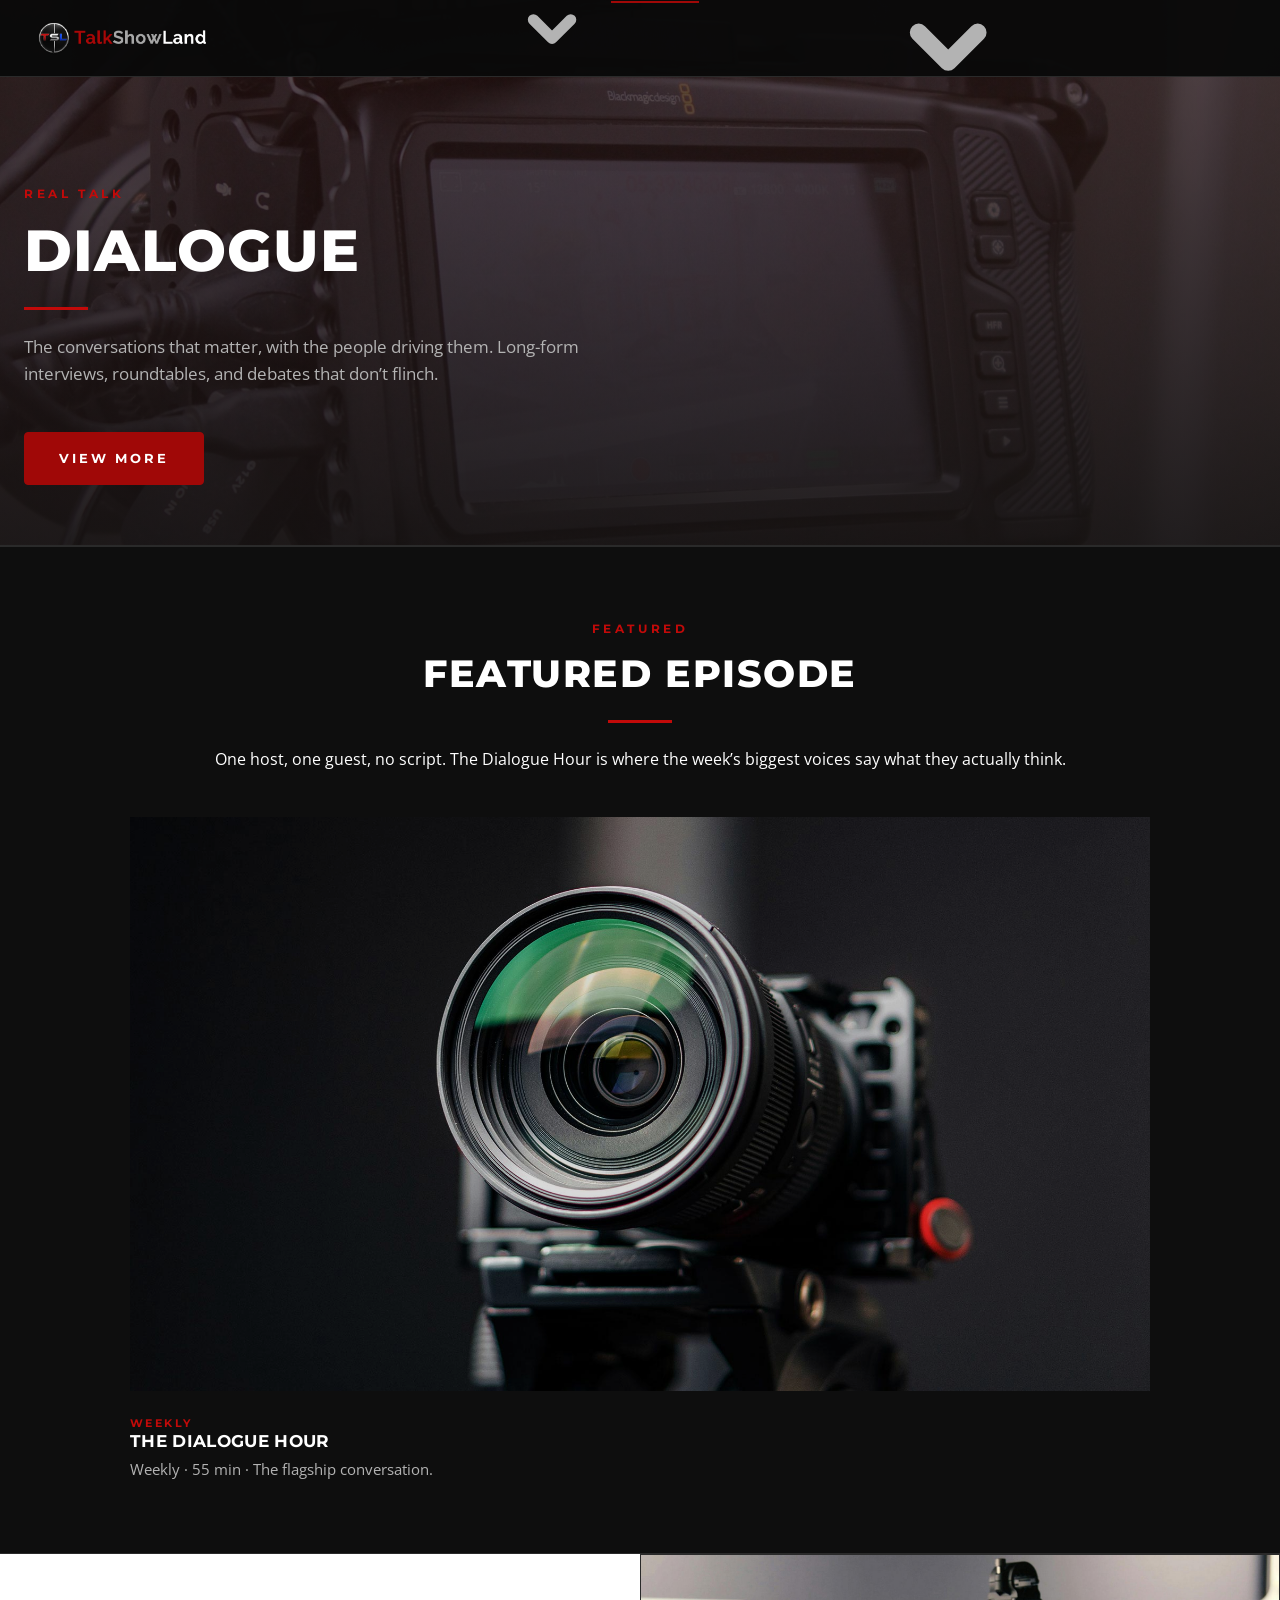
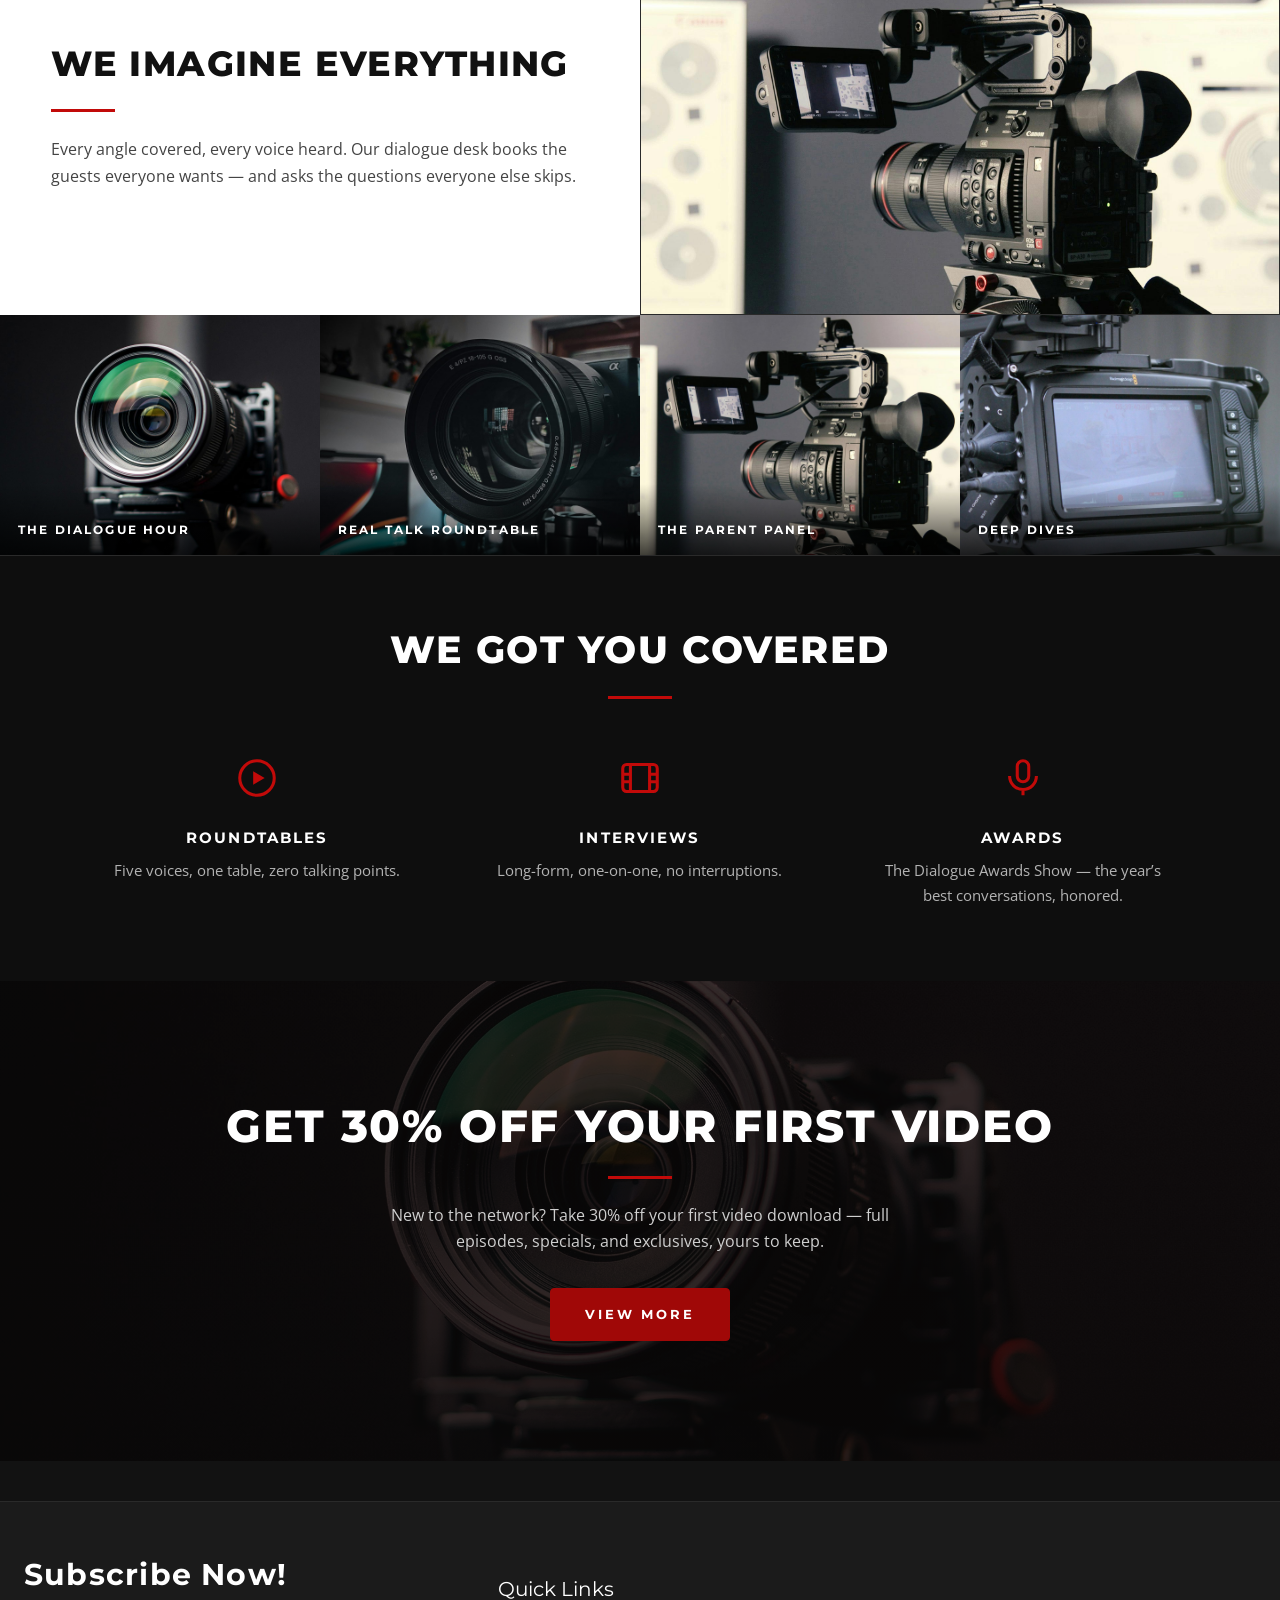
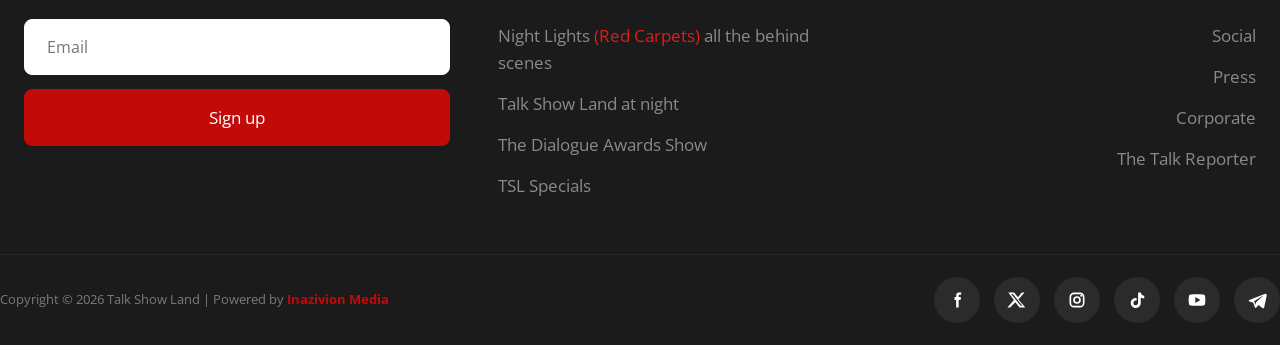
==== commit 7af3477b: "v3: dialogue.html (red chevron indicators on submenu nav items)" ====
--- a/dialogue.html
+++ b/dialogue.html
@@ -22,7 +22,7 @@
 <link rel="preconnect" href="https://fonts.googleapis.com">
 <link rel="preconnect" href="https://fonts.gstatic.com" crossorigin>
 <link href="https://fonts.googleapis.com/css2?family=Montserrat:wght@700;800&family=Open+Sans:wght@400;600&display=swap" rel="stylesheet">
-<link rel="stylesheet" href="style.css?v=20261007ag">
+<link rel="stylesheet" href="style.css?v=20261007ai">
 <link rel="icon" href="assets/logo-icon.png">
 </head>
 <body>
@@ -32,7 +32,7 @@
     <a class="brand" href="index.html"><img src="assets/logo-desktop.png" alt="TalkShowLand — Talk Show Land"></a>
     <button class="nav-toggle" aria-label="Menu" aria-expanded="false"><em>Menu</em><span class="bars"><span></span><span></span><span></span></span></button>
     <ul class="nav-links">
-      <li class="has-sub"><a href="shows.html">Shows</a><button class="sub-toggle" aria-expanded="false" aria-label="Toggle Shows submenu"><svg viewBox="0 0 24 24" aria-hidden="true"><path d="M6 9l6 6 6-6" fill="none" stroke="currentColor" stroke-width="2" stroke-linecap="round" stroke-linejoin="round"/></svg></button>
+      <li class="has-sub"><a href="shows.html">Shows<svg class="nav-chev" viewBox="0 0 10 10" aria-hidden="true"><path d="M2 3.5l3 3 3-3" fill="none" stroke="currentColor" stroke-width="1.8" stroke-linecap="round" stroke-linejoin="round"/></svg></a><button class="sub-toggle" aria-expanded="false" aria-label="Toggle Shows submenu"><svg viewBox="0 0 24 24" aria-hidden="true"><path d="M6 9l6 6 6-6" fill="none" stroke="currentColor" stroke-width="2" stroke-linecap="round" stroke-linejoin="round"/></svg></button>
         <ul class="sub-menu">
           <li><a href="shows.html#f=daytime">Daytime</a></li>
           <li><a href="shows.html#f=dialogue">Dialogue</a></li>
@@ -46,7 +46,7 @@
       <li><a href="dialogue.html">Dialogue</a></li>
       <li><a href="news.html">News</a></li>
       <li><a href="sports.html">Sports</a></li>
-      <li class="has-sub"><a href="streaming.html">Streaming</a><button class="sub-toggle" aria-expanded="false" aria-label="Toggle Streaming submenu"><svg viewBox="0 0 24 24" aria-hidden="true"><path d="M6 9l6 6 6-6" fill="none" stroke="currentColor" stroke-width="2" stroke-linecap="round" stroke-linejoin="round"/></svg></button><ul class="sub-menu"><li><a href="video-player.html">Video Player</a></li></ul></li>
+      <li class="has-sub"><a href="streaming.html">Streaming<svg class="nav-chev" viewBox="0 0 10 10" aria-hidden="true"><path d="M2 3.5l3 3 3-3" fill="none" stroke="currentColor" stroke-width="1.8" stroke-linecap="round" stroke-linejoin="round"/></svg></a><button class="sub-toggle" aria-expanded="false" aria-label="Toggle Streaming submenu"><svg viewBox="0 0 24 24" aria-hidden="true"><path d="M6 9l6 6 6-6" fill="none" stroke="currentColor" stroke-width="2" stroke-linecap="round" stroke-linejoin="round"/></svg></button><ul class="sub-menu"><li><a href="video-player.html">Video Player</a></li></ul></li>
       <li><a href="entertainment.html">Entertainment</a></li>
       <li><a href="store.html">Store</a></li>
     </ul>
--- a/style.css
+++ b/style.css
@@ -19,6 +19,7 @@
 .site-header{position:fixed;top:0;left:0;right:0;z-index:100;transition:background .3s,box-shadow .3s;background:rgba(10,10,10,.9)}
 .site-header.scrolled,.site-header.solid{background:rgba(10,10,10,.96);box-shadow:0 1px 0 var(--line)}
 .nav{display:flex;align-items:center;justify-content:space-between;height:76px}
+.site-header .nav{max-width:none;padding-left:28px;padding-right:28px}
 .brand img{height:38px;width:auto}
 .nav-links{display:flex;gap:28px;list-style:none}
 .nav-links a{font-family:var(--font-head);font-size:13px;font-weight:700;letter-spacing:.14em;text-transform:uppercase;color:var(--muted);padding:6px 0;position:relative;transition:color .2s}
@@ -374,7 +375,7 @@
 }
 
 /* ---------- video player page ---------- */
-.vp-hero{background:#0b0b0b;padding:150px 0 0}
+.vp-hero{background:#0b0b0b;padding:150px 0 56px}
 .vp-player{width:100%;max-width:1020px;display:block;margin:0 auto;aspect-ratio:16/9;background:#000;border:1px solid #262626;border-radius:8px}
 .vp-ribbon{height:64px;background:linear-gradient(180deg,#e02323,rgba(150,14,14,.8));clip-path:polygon(0 0,100% 0,100% 100%,0 6%)}
 .vp-ribbon.flip{clip-path:polygon(0 0,100% 0,100% 6%,0 100%)}
@@ -408,7 +409,7 @@
 .vp-submit button:disabled{opacity:.5;cursor:default}
 .vp-thanks{color:#2e7d32;font-weight:600}
 @media(max-width:900px){
-  .vp-hero{padding:120px 0 0}
+  .vp-hero{padding:120px 0 40px}
   .vp-2col,.vp-3col{grid-template-columns:1fr;gap:36px}
   .vp-title,.vp-about,.vp-light,.vp-comments{padding:64px 0}
 }
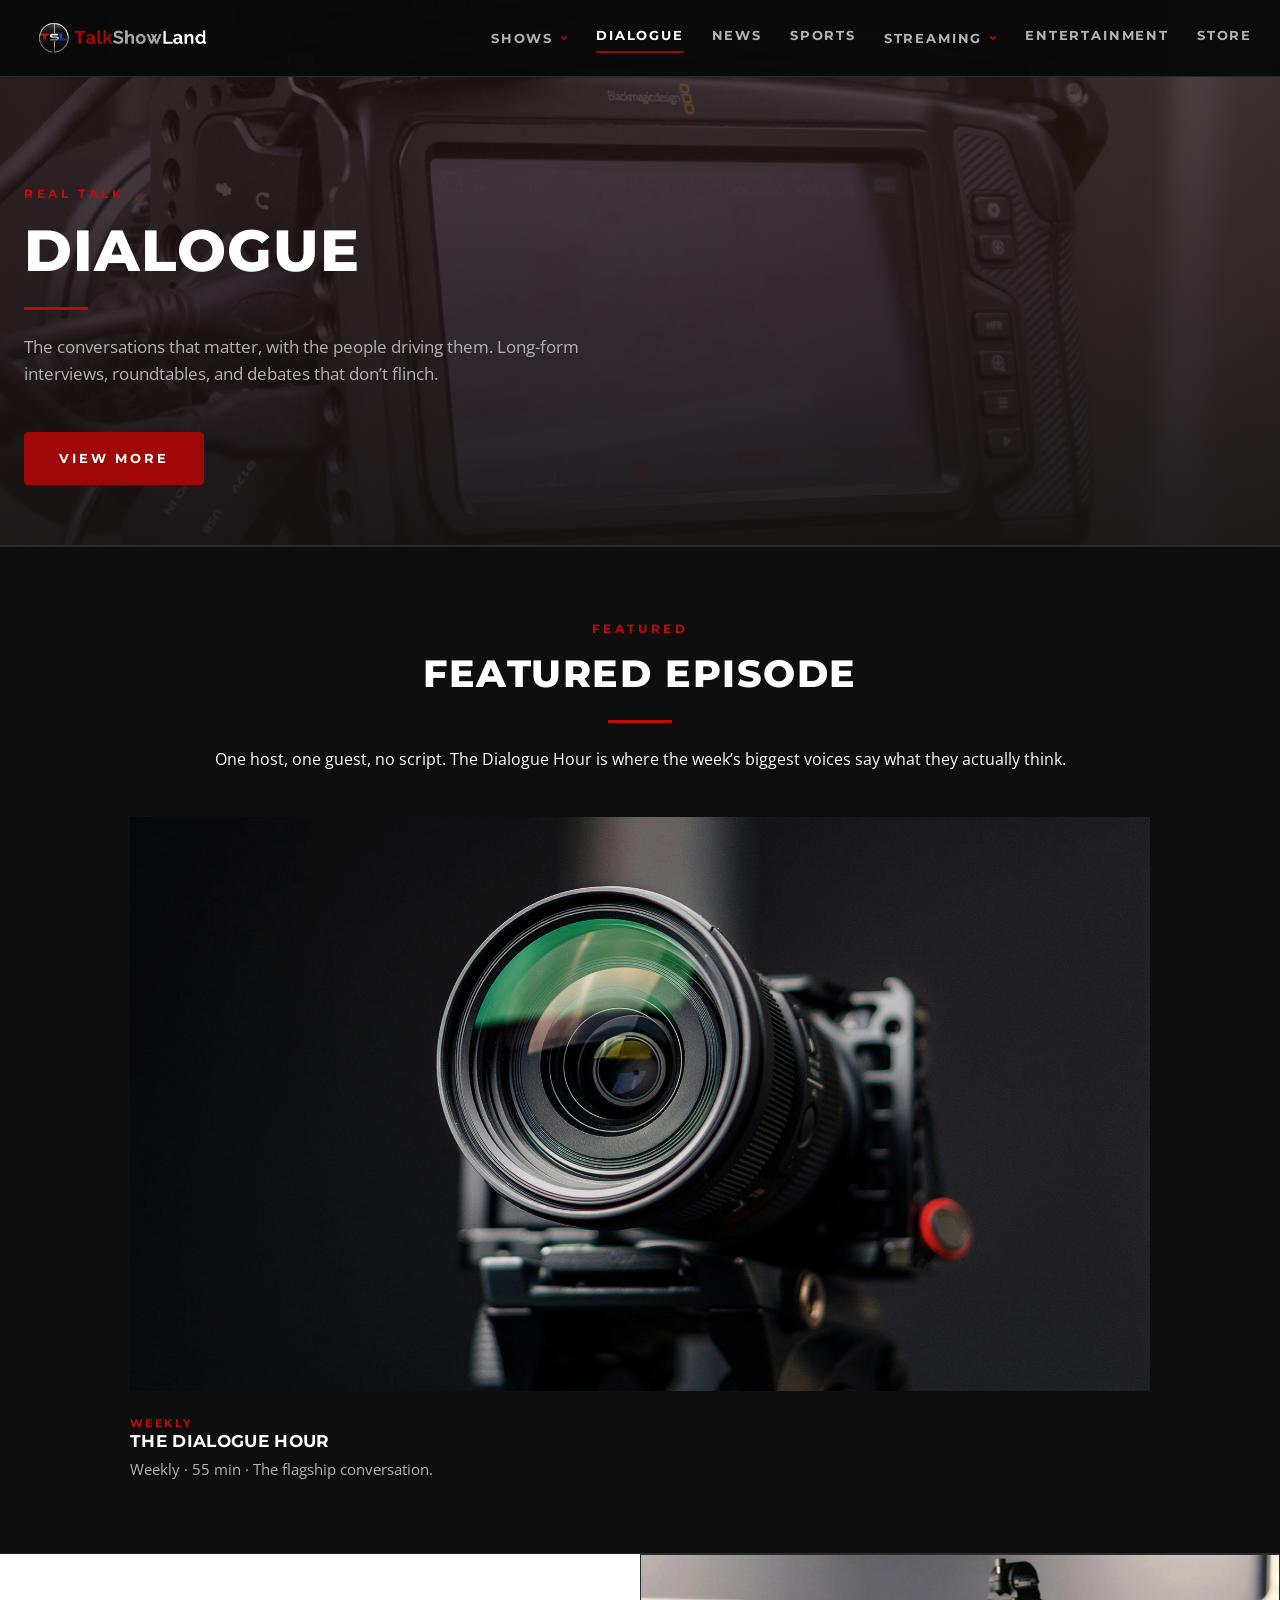
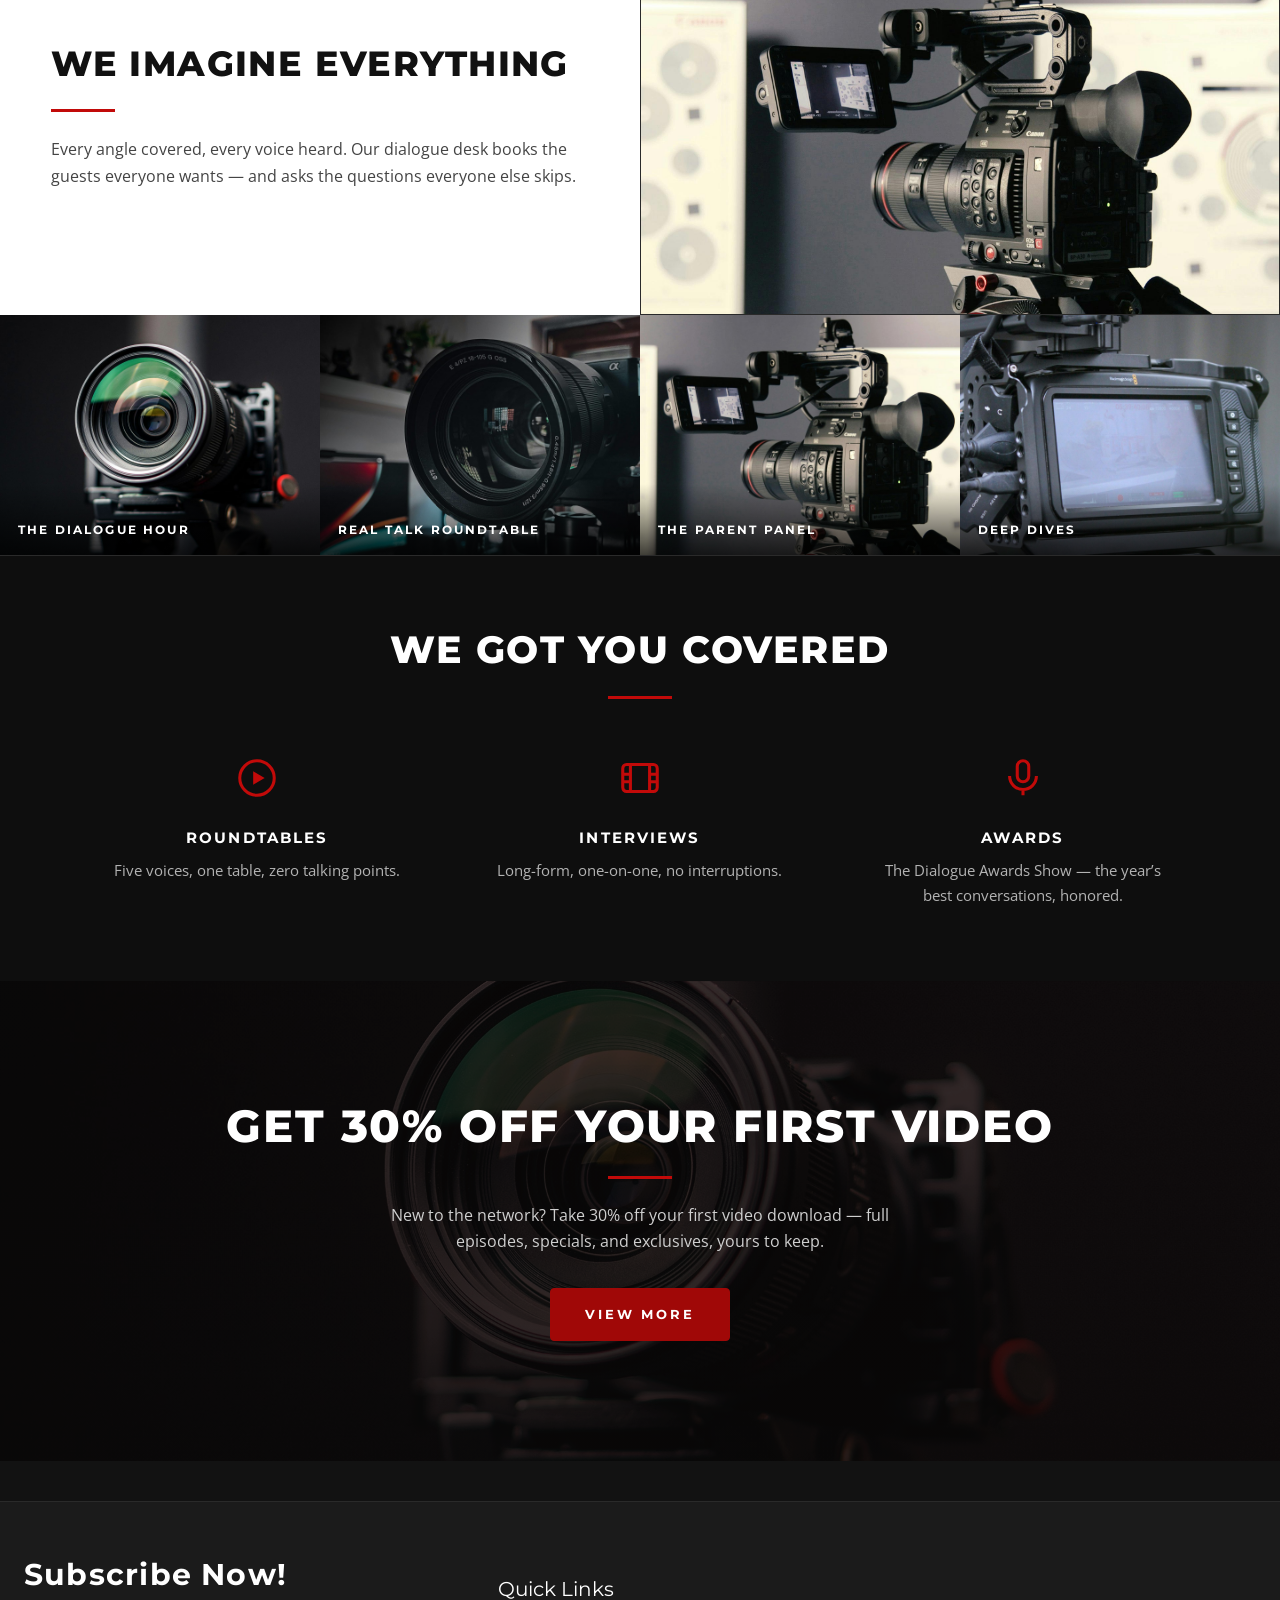
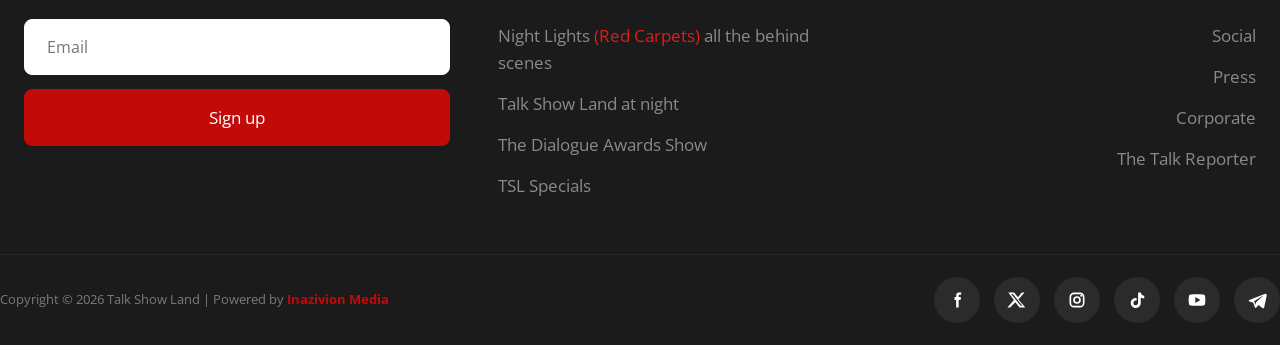
==== commit b0a1f3d7: "v3: dialogue.html (hero bottom melts into next section)" ====
--- a/dialogue.html
+++ b/dialogue.html
@@ -22,7 +22,7 @@
 <link rel="preconnect" href="https://fonts.googleapis.com">
 <link rel="preconnect" href="https://fonts.gstatic.com" crossorigin>
 <link href="https://fonts.googleapis.com/css2?family=Montserrat:wght@700;800&family=Open+Sans:wght@400;600&display=swap" rel="stylesheet">
-<link rel="stylesheet" href="style.css?v=20261007ai">
+<link rel="stylesheet" href="style.css?v=20261007aj">
 <link rel="icon" href="assets/logo-icon.png">
 </head>
 <body>
--- a/style.css
+++ b/style.css
@@ -24,6 +24,10 @@
 .nav-links{display:flex;gap:28px;list-style:none}
 .nav-links a{font-family:var(--font-head);font-size:13px;font-weight:700;letter-spacing:.14em;text-transform:uppercase;color:var(--muted);padding:6px 0;position:relative;transition:color .2s}
 .nav-links a:hover,.nav-links a.active{color:#fff}
+/* tiny red chevron on nav items with submenus (desktop only; mobile has its own toggle) */
+.nav-links .has-sub>a{display:inline-flex;align-items:center}
+.nav-chev{width:8px;height:8px;margin-left:7px;color:var(--red-bright);transition:transform .25s;flex:none}
+.nav-links .has-sub:hover .nav-chev{transform:rotate(180deg)}
 .nav-links a.active::after{content:"";position:absolute;left:0;right:0;bottom:-4px;height:2px;background:var(--red)}
 .nav-toggle{display:none;background:none;border:0;cursor:pointer;padding:10px;align-items:center;gap:12px}
 .nav-toggle em{font-style:normal;font-family:var(--font-head);font-size:15px;font-weight:800;letter-spacing:.14em;text-transform:uppercase;color:var(--red)}
@@ -279,6 +283,7 @@
   .sub-menu a:hover{color:#fff}
   .sub-menu li::after{display:none}
   .site-header:has(.nav-links.open){background:#1b1b1b}
+  .nav-chev{display:none}
   .nav-toggle{display:flex}
   .nav-toggle.open .bars span:nth-child(1){transform:translateY(9px) rotate(45deg)}
   .nav-toggle.open .bars span:nth-child(2){opacity:0}
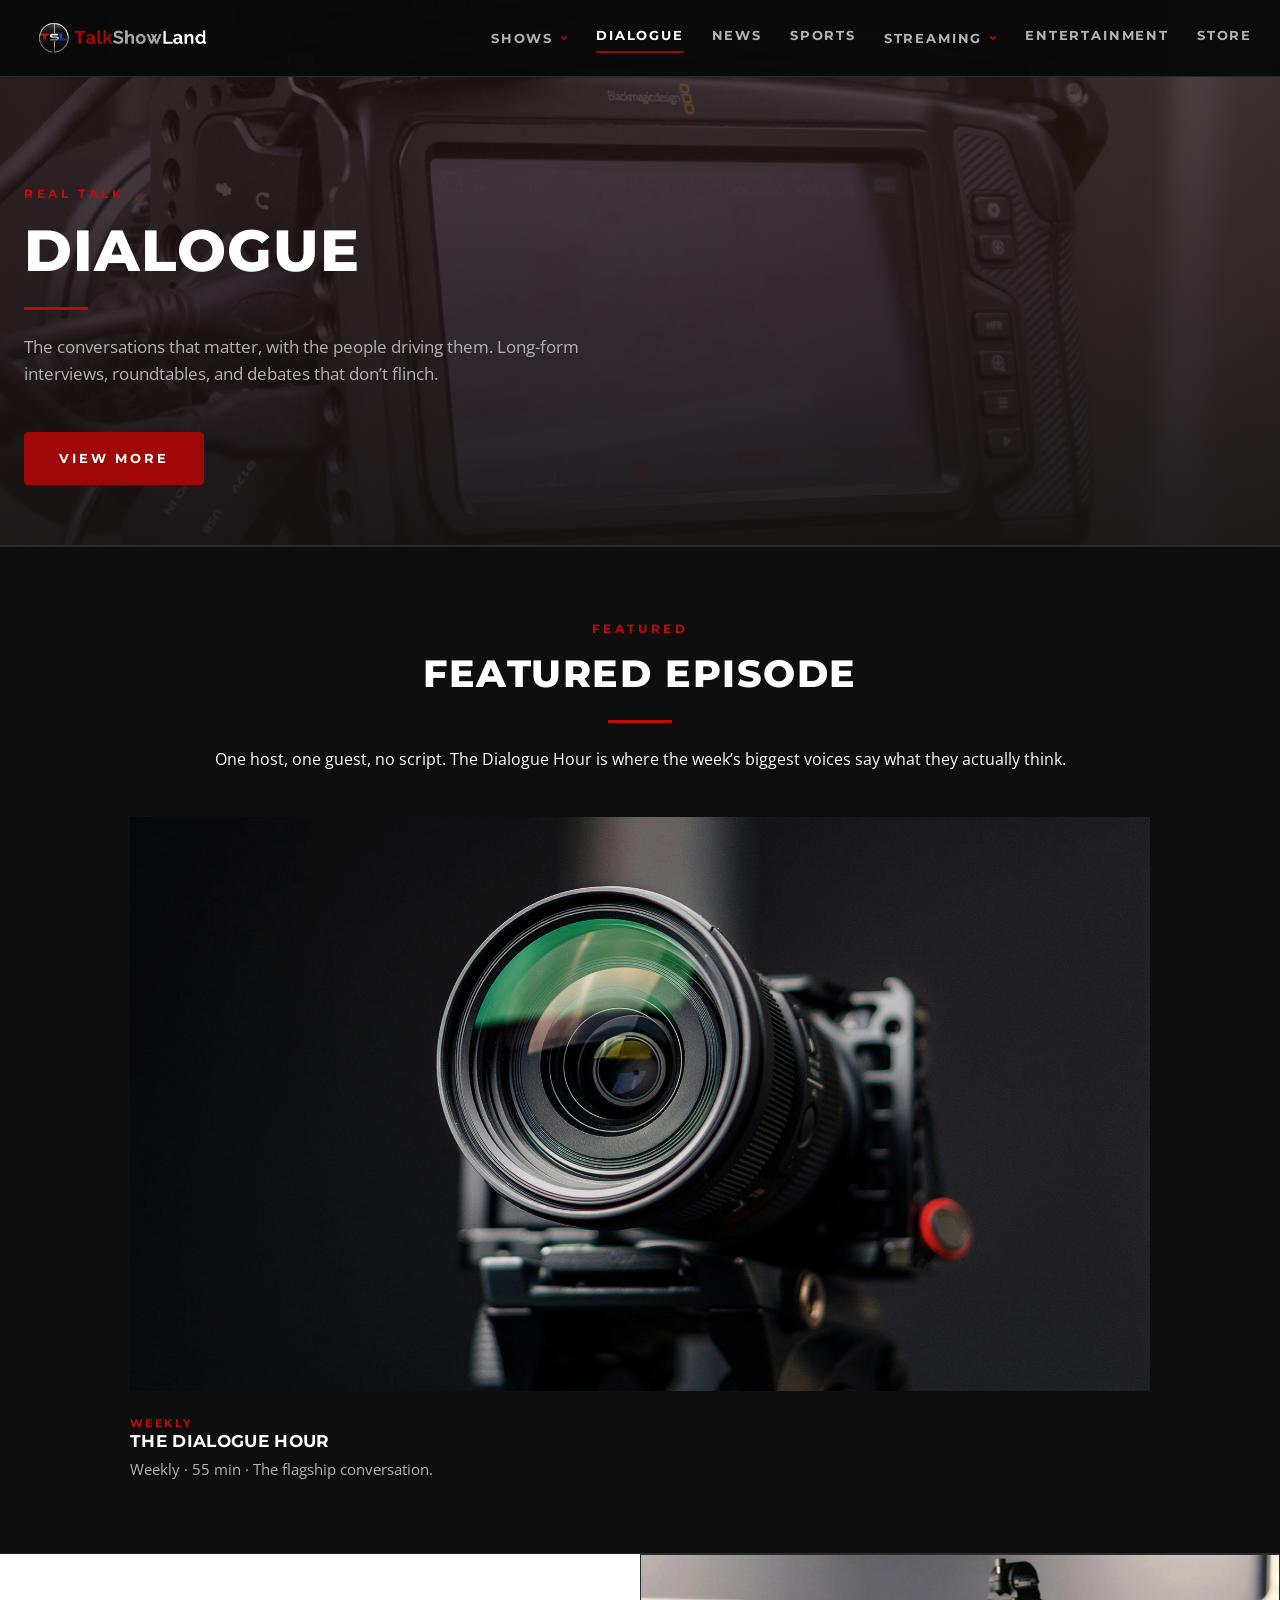
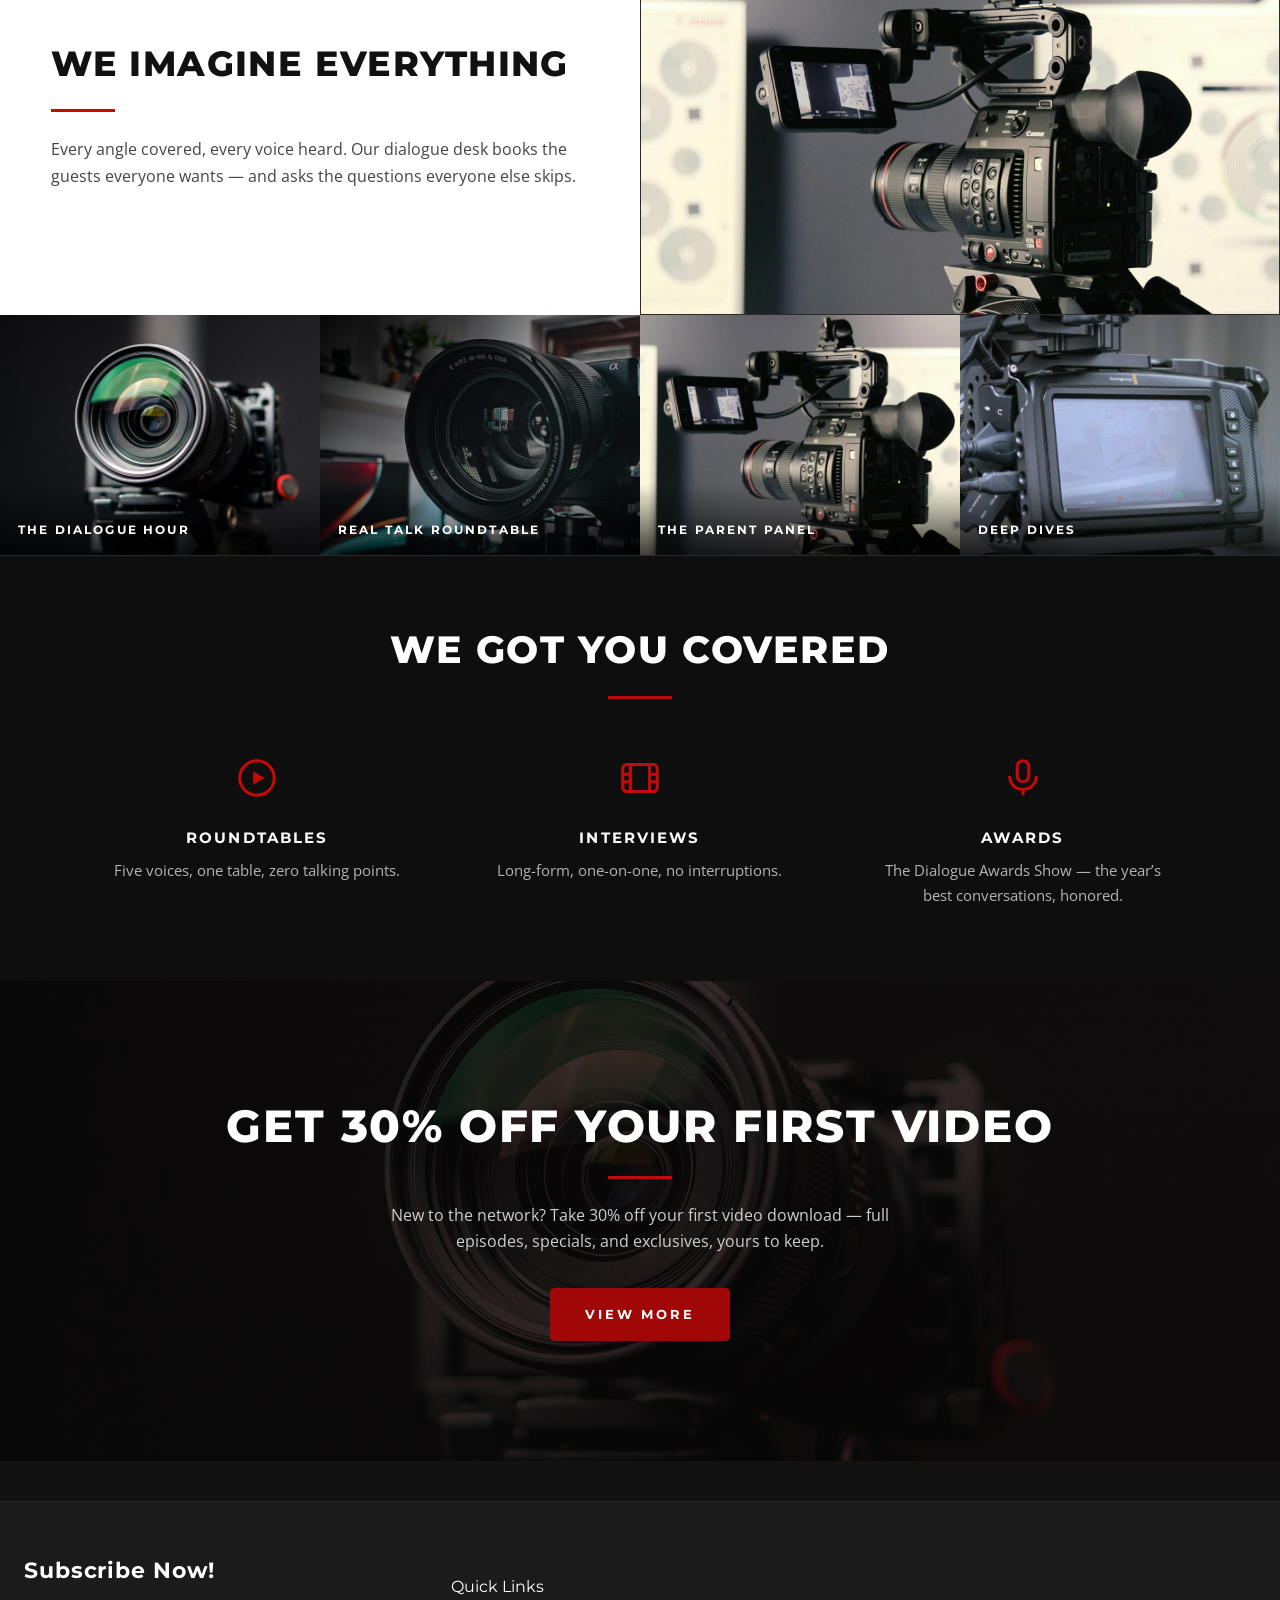
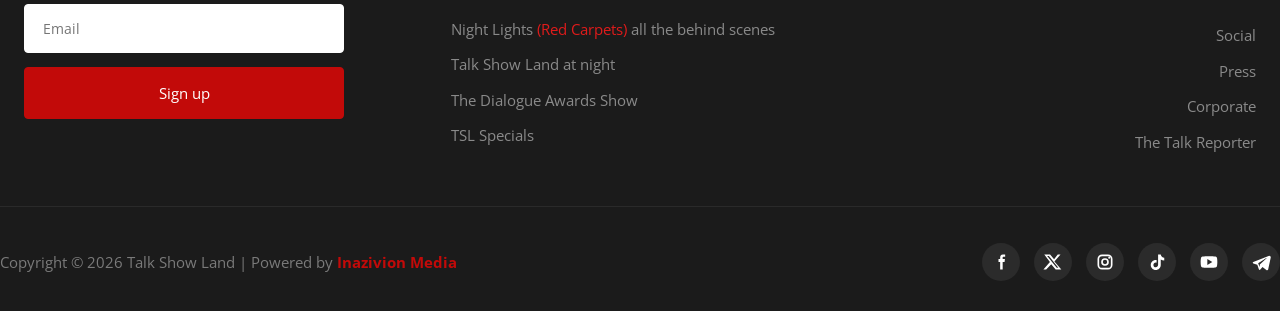
==== commit 98bb169f: "v3: dialogue.html (card titles/meta match live: Mulish 700)" ====
--- a/dialogue.html
+++ b/dialogue.html
@@ -21,8 +21,8 @@
 <meta name="theme-color" content="#121212">
 <link rel="preconnect" href="https://fonts.googleapis.com">
 <link rel="preconnect" href="https://fonts.gstatic.com" crossorigin>
-<link href="https://fonts.googleapis.com/css2?family=Montserrat:wght@700;800&family=Open+Sans:wght@400;600&display=swap" rel="stylesheet">
-<link rel="stylesheet" href="style.css?v=20261007aj">
+<link href="https://fonts.googleapis.com/css2?family=Montserrat:wght@700;800&family=Mulish:wght@700&family=Open+Sans:wght@400;600&display=swap" rel="stylesheet">
+<link rel="stylesheet" href="style.css?v=20261007an">
 <link rel="icon" href="assets/logo-icon.png">
 </head>
 <body>
--- a/style.css
+++ b/style.css
@@ -55,7 +55,7 @@
 .hero-content .hl{color:var(--red-bright)}
 .hero-slide .bg{position:absolute;inset:0;background-size:cover;background-position:center}
 .hero-slide .tint{position:absolute;inset:0;background:#a00807;mix-blend-mode:multiply;opacity:.5}
-.hero-slide .shade{position:absolute;inset:0;background:linear-gradient(100deg,rgba(0,0,0,.72) 0%,rgba(0,0,0,.25) 55%,rgba(0,0,0,.55) 100%),linear-gradient(0deg,rgba(18,18,18,.95) 0%,transparent 30%)}
+.hero-slide .shade{position:absolute;inset:0;background:linear-gradient(0deg,#121212 0%,rgba(18,18,18,.9) 20%,rgba(18,18,18,.5) 40%,transparent 65%),linear-gradient(100deg,rgba(0,0,0,.72) 0%,rgba(0,0,0,.25) 55%,rgba(0,0,0,.55) 100%)}
 .hero-content{position:relative;z-index:2;height:100%;display:flex;flex-direction:column;justify-content:center;align-items:center;text-align:center;max-width:900px;margin:0 auto;padding:0 24px}
 .hero-kicker{font-family:var(--font-head);font-size:13px;font-weight:700;letter-spacing:.3em;text-transform:uppercase;color:var(--red-bright);margin-bottom:18px}
 .hero-content h1{font-size:clamp(2.6rem,7vw,5.2rem);font-weight:600;max-width:14ch}
@@ -149,33 +149,33 @@
 /* ---------- footer (matches live site) ---------- */
 .site-footer{background:#1b1b1b;border-top:1px solid var(--line);padding:56px 0 0;margin-top:40px;text-align:center}
 .f-sub{padding-bottom:44px}
-.f-sub h2{font-family:var(--font-head);font-weight:700;font-size:clamp(1.5rem,2.8vw,1.9rem);letter-spacing:.04em;color:#fff;margin-bottom:26px;text-transform:none}
-.newsform{display:flex;flex-direction:column;gap:14px;max-width:560px;margin:0 auto}
+.f-sub h2{font-family:var(--font-head);font-weight:700;font-size:1.375rem;letter-spacing:.04em;color:#fff;margin-bottom:20px;text-transform:none}
+.newsform{display:flex;flex-direction:column;gap:14px;max-width:320px;margin:0 auto}
 .newsform button{width:100%}
-.newsform input{flex:1;background:#fff;border:1px solid #fff;border-radius:8px;color:#222;padding:16px 22px;font-size:16px;font-family:var(--font-body)}
+.newsform input{flex:1;background:#fff;border:1px solid #fff;border-radius:4px;color:#222;padding:14px 18px;font-size:14px;font-family:var(--font-body)}
 .newsform input:focus{outline:none;border-color:var(--red)}
-.newsform button{-webkit-appearance:none;appearance:none;background:var(--red-bright);border:1px solid var(--red-bright);border-radius:8px;color:#fff;font-family:var(--font-body);font-size:17px;padding:16px 34px;cursor:pointer;transition:.2s}
+.newsform button{-webkit-appearance:none;appearance:none;background:var(--red-bright);border:1px solid var(--red-bright);border-radius:4px;color:#fff;font-family:var(--font-body);font-size:15px;padding:15px 34px;cursor:pointer;transition:.2s}
 .newsform button:hover{background:var(--red-bright)}
 .news-ok{display:none;color:#fff;font-weight:600;margin-top:8px}
 #newsband.done .newsform{display:none}
 #newsband.done .news-ok{display:block}
 .f-links{padding:20px 0 40px}
-.f-links h4{font-size:1.25rem;font-weight:400;color:#fff;margin-bottom:22px;letter-spacing:0;text-transform:none}
+.f-links h4{font-size:1rem;font-weight:400;color:#fff;margin-bottom:20px;letter-spacing:0;text-transform:none}
 .f-links ul{list-style:none}
-.f-links ul li{margin-bottom:14px}
-.f-links ul a{color:#8a8a8a;font-size:1.05rem}
+.f-links ul li{margin-bottom:10px}
+.f-links ul a{color:#8a8a8a;font-size:.9375rem;line-height:1.4}
 .f-links ul a:hover{color:#fff}
 .f-links ul a span{color:#e01b1b}
 .f-links ul a.on{color:#fff}
 .f-links2{padding-top:0}
-.f-bottom{border-top:1px solid var(--line);padding:22px 0;display:flex;justify-content:center;align-items:center;gap:20px;flex-wrap:wrap;text-align:center}
-.f-bottom p{color:var(--faint);font-size:.82rem;flex:1 1 100%}
+.f-bottom{border-top:1px solid var(--line);padding:36px 0 30px;display:flex;justify-content:center;align-items:center;gap:20px;flex-wrap:wrap;text-align:center}
+.f-bottom p{color:var(--faint);font-size:.9375rem;line-height:1.6;flex:1 1 100%}
 .f-bottom p a{color:var(--red-bright);font-weight:700}
 .f-bottom p a:hover{color:#fff}
 .f-bottom .f-social{padding:0;margin:0;justify-content:center}
 
 .f-social{display:flex;justify-content:center;gap:14px;padding:8px 0 40px}
-.f-social a{width:46px;height:46px;border-radius:50%;background:#2b2b2b;display:flex;align-items:center;justify-content:center;color:#fff;transition:.2s}
+.f-social a{width:38px;height:38px;border-radius:50%;background:#2b2b2b;display:flex;align-items:center;justify-content:center;color:#fff;transition:.2s}
 .f-social a:hover{background:var(--red-bright)}
 .f-social svg{width:20px;height:20px;fill:currentColor}
 
@@ -237,7 +237,7 @@
   .hero-dots{left:auto;right:clamp(48px,10vw,220px);transform:none}
   .page-head .container{max-width:1730px}
   .section.wide{max-width:1730px}
-  .f-grid{display:grid;grid-template-columns:1.2fr 1fr 1fr;gap:48px;text-align:left;align-items:start}
+  .f-grid{display:grid;grid-template-columns:1fr 1fr 1fr;gap:48px;text-align:left;align-items:start}
   .f-sub{margin:0}
   .newsform{margin-left:0;margin-right:0}
   .f-links{margin-top:0}
